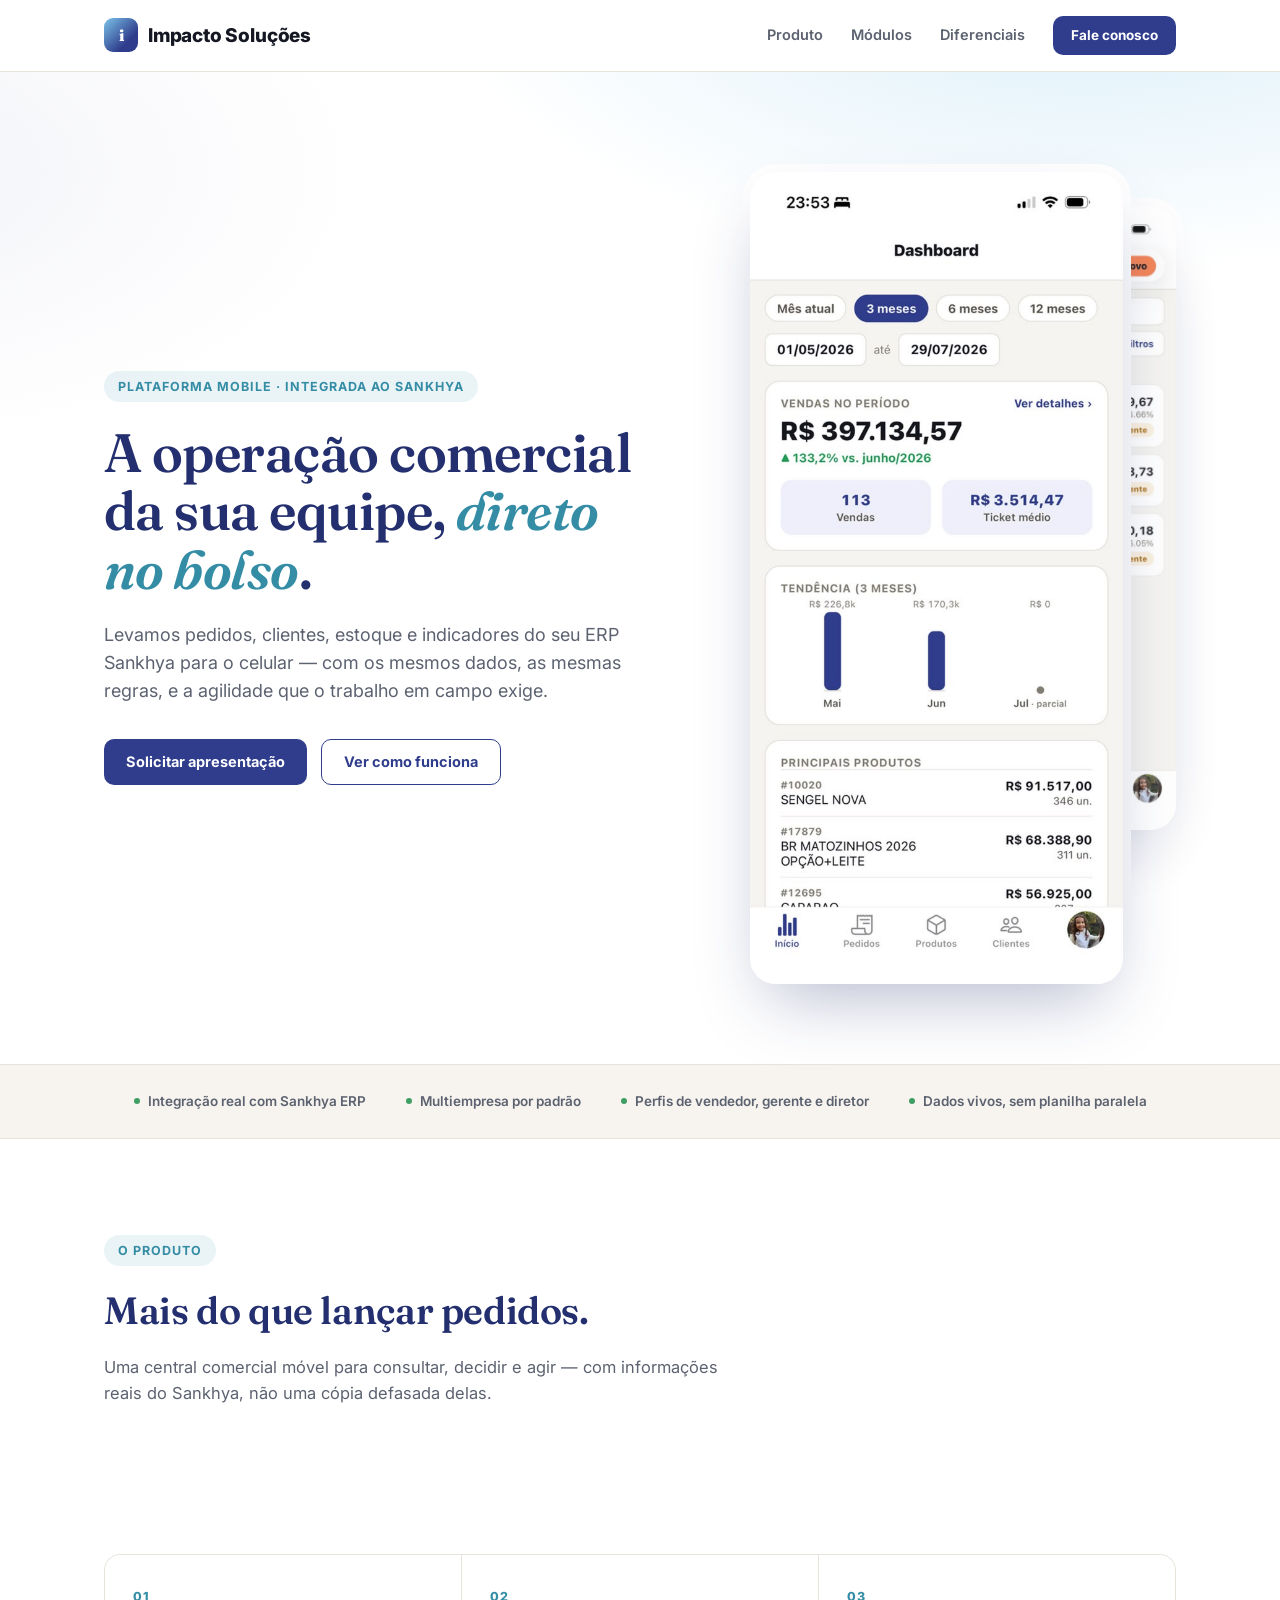
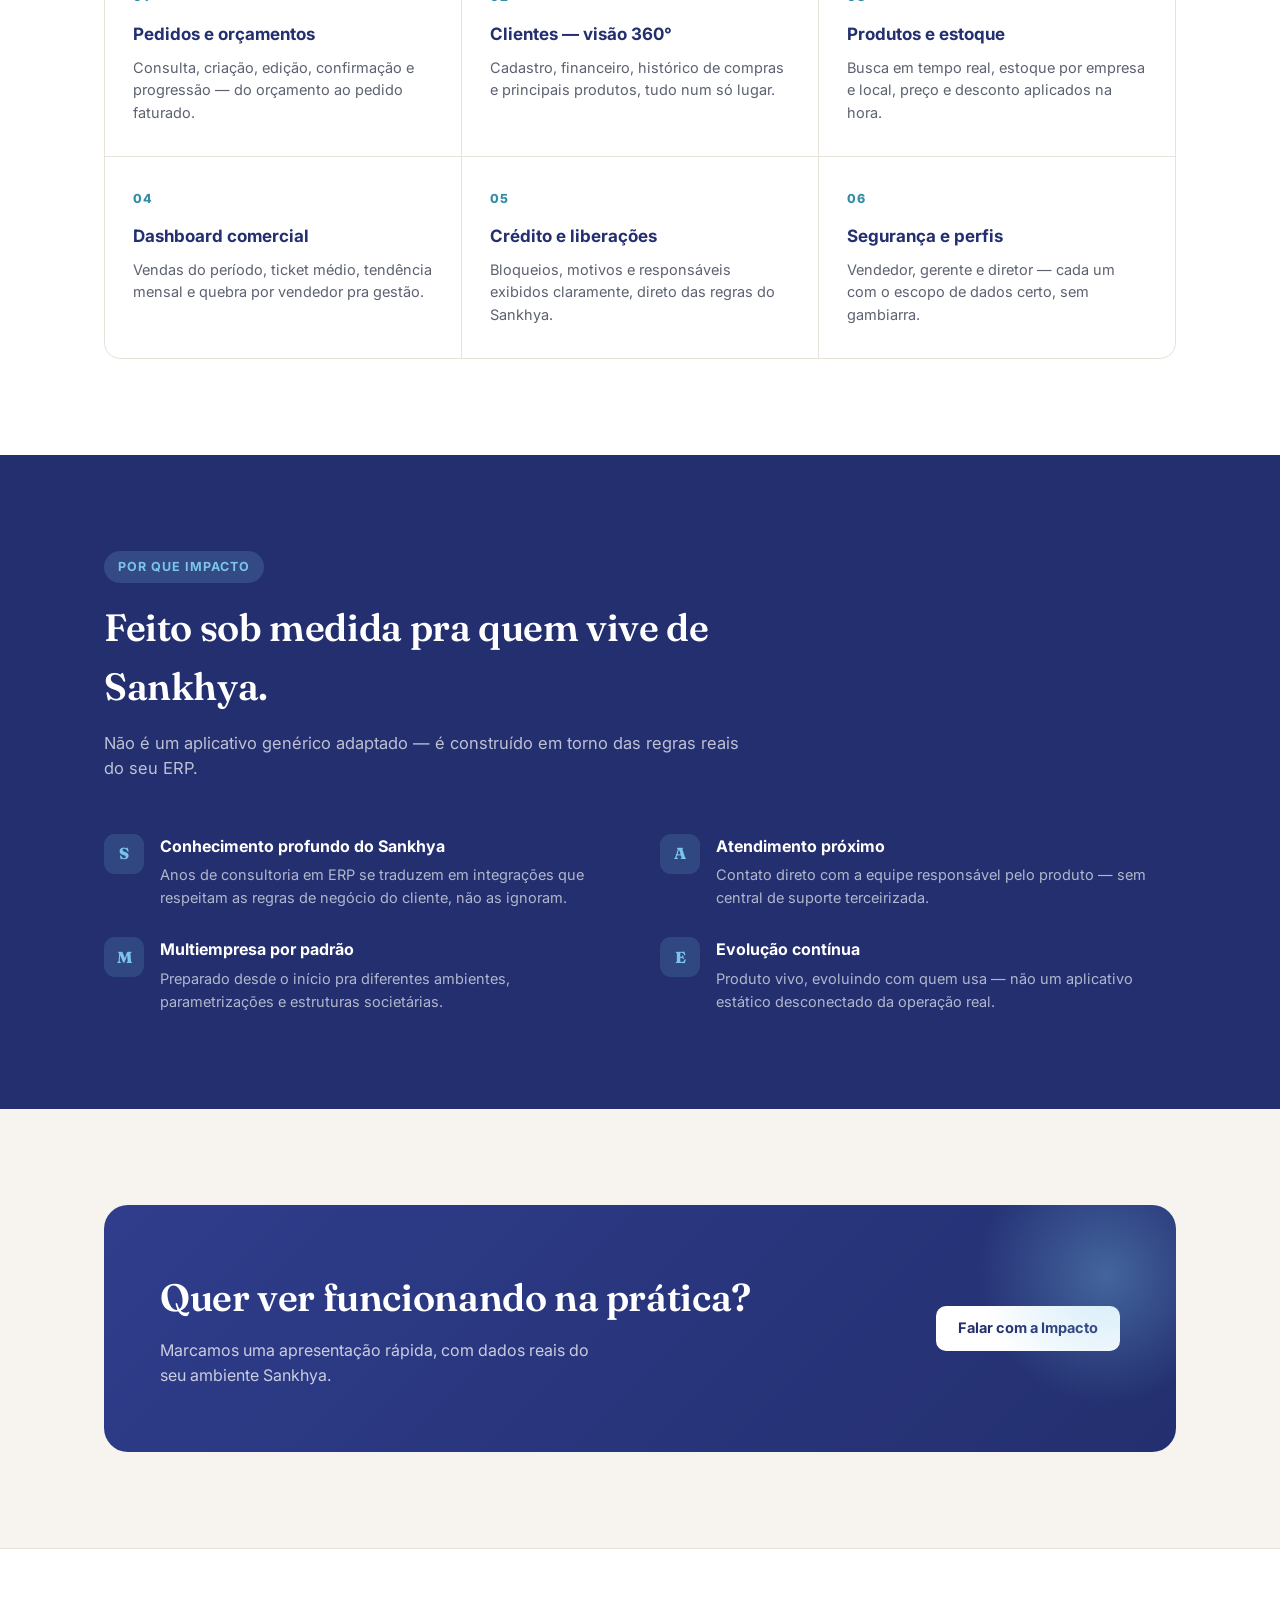
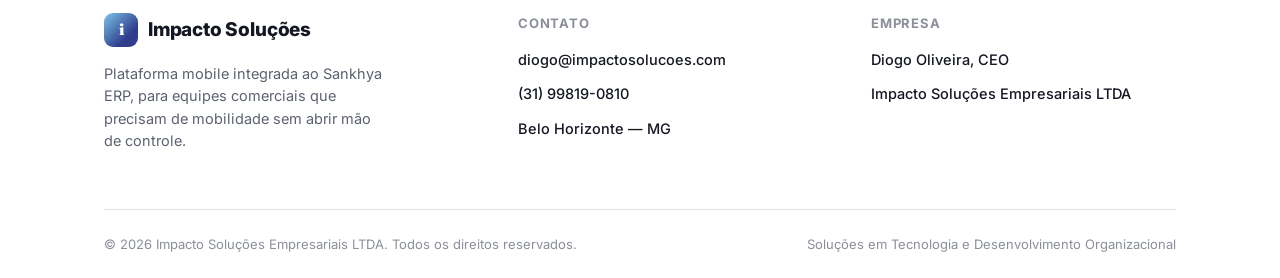
==== index.html @ 1427724b "Site institucional da Impacto Soluções" ====
<!doctype html>
<html lang="pt-BR">
<head>
<meta charset="UTF-8" />
<meta name="viewport" content="width=device-width, initial-scale=1.0" />
<title>Impacto Soluções — Plataforma Mobile Integrada ao Sankhya</title>
<meta name="description" content="A Impacto Soluções Empresariais desenvolve a plataforma mobile que leva as rotinas comerciais do Sankhya ERP para o celular da sua equipe de vendas." />
<link rel="icon" href="data:image/svg+xml,<svg xmlns=%22http://www.w3.org/2000/svg%22 viewBox=%220 0 100 100%22><rect width=%22100%22 height=%22100%22 rx=%2220%22 fill=%22%232F3D8C%22/><text x=%2250%22 y=%2268%22 font-size=%2260%22 text-anchor=%22middle%22 fill=%22white%22 font-family=%22Arial%22 font-weight=%22900%22>I</text></svg>" />
<link rel="preconnect" href="https://fonts.googleapis.com">
<link rel="preconnect" href="https://fonts.gstatic.com" crossorigin>
<link href="https://fonts.googleapis.com/css2?family=Inter:wght@400;500;600;700;800&family=Fraunces:opsz,wght@9..144,500;9..144,600&display=swap" rel="stylesheet">
<style>
  :root{
    --navy:#2F3D8C;
    --navy-dark:#232f6e;
    --teal:#348DA5;
    --light-blue:#7BC4EA;
    --cream:#F7F4EF;
    --callout:#DDE4FA;
    --text:#151823;
    --gray:#5C6270;
    --gray-light:#8B8F99;
    --white:#FFFFFF;
    --border:#E7E3DA;
    --green:#3F9E63;
  }
  *{box-sizing:border-box;margin:0;padding:0;}
  html{scroll-behavior:smooth;}
  body{
    font-family:'Inter',-apple-system,BlinkMacSystemFont,sans-serif;
    color:var(--text);
    background:var(--white);
    line-height:1.55;
    -webkit-font-smoothing:antialiased;
  }
  .display{font-family:'Fraunces',Georgia,serif;}
  img{max-width:100%;display:block;}
  a{color:inherit;text-decoration:none;}
  .wrap{max-width:1120px;margin:0 auto;padding:0 24px;}
  section{padding:96px 0;}
  @media (max-width:720px){ section{padding:64px 0;} }

  /* Header */
  header{
    position:sticky;top:0;z-index:50;
    background:rgba(255,255,255,0.92);
    backdrop-filter:blur(10px);
    border-bottom:1px solid var(--border);
  }
  header .wrap{display:flex;align-items:center;justify-content:space-between;padding-top:16px;padding-bottom:16px;}
  .logo{display:flex;align-items:center;gap:10px;font-weight:800;font-size:19px;letter-spacing:-0.01em;}
  .logo .mark{
    width:34px;height:34px;border-radius:9px;
    background:linear-gradient(135deg,var(--light-blue),var(--navy) 70%);
    display:flex;align-items:center;justify-content:center;
    color:white;font-weight:800;font-size:16px;font-family:'Fraunces',serif;
  }
  nav{display:flex;align-items:center;gap:36px;}
  nav a{font-size:14.5px;font-weight:600;color:var(--gray);transition:color .15s;}
  nav a:hover{color:var(--navy);}
  .btn{
    display:inline-flex;align-items:center;gap:8px;
    padding:11px 22px;border-radius:10px;
    font-weight:700;font-size:14.5px;
    background:var(--navy);color:white;
    transition:transform .15s, background .15s;
    border:none;cursor:pointer;
  }
  .btn:hover{background:var(--navy-dark);transform:translateY(-1px);}
  .btn.ghost{background:transparent;color:var(--navy);border:1.5px solid var(--navy);}
  .btn.ghost:hover{background:var(--navy);color:white;}
  nav .btn{padding:9px 18px;font-size:13.5px;}
  .nav-links{display:flex;align-items:center;gap:28px;}
  @media (max-width:780px){ .nav-links a:not(.btn){display:none;} }

  /* Hero */
  .hero{
    padding:100px 0 80px;
    background:
      radial-gradient(1100px 500px at 85% -10%, rgba(123,196,234,0.28), transparent 60%),
      radial-gradient(900px 500px at -10% 10%, rgba(47,61,140,0.06), transparent 55%);
  }
  .hero-grid{display:grid;grid-template-columns:1.05fr 0.95fr;gap:64px;align-items:center;}
  @media (max-width:900px){ .hero-grid{grid-template-columns:1fr;gap:48px;} }
  .eyebrow{
    display:inline-flex;align-items:center;gap:8px;
    font-size:12.5px;font-weight:700;letter-spacing:.08em;text-transform:uppercase;
    color:var(--teal);background:rgba(52,141,165,0.1);
    padding:6px 14px;border-radius:999px;margin-bottom:22px;
  }
  h1{
    font-family:'Fraunces',Georgia,serif;
    font-weight:600;
    font-size:clamp(36px,5vw,54px);
    line-height:1.08;letter-spacing:-0.01em;
    color:var(--navy-dark);
    margin-bottom:22px;
  }
  h1 em{font-style:italic;color:var(--teal);}
  .hero p.lead{font-size:18px;color:var(--gray);max-width:520px;margin-bottom:34px;}
  .hero-actions{display:flex;gap:14px;flex-wrap:wrap;}

  .phone-stack{position:relative;display:flex;justify-content:center;}
  .phone-stack img{
    width:78%;border-radius:26px;box-shadow:0 30px 70px -20px rgba(35,47,110,0.35), 0 0 0 8px white;
  }
  .phone-stack img.back{
    position:absolute;right:0;top:34px;width:60%;opacity:.92;filter:saturate(.9);
    box-shadow:0 30px 70px -25px rgba(35,47,110,0.3), 0 0 0 8px white;
  }
  .phone-stack img.front{position:relative;z-index:2;}

  /* Trust strip */
  .trust{border-top:1px solid var(--border);border-bottom:1px solid var(--border);background:var(--cream);}
  .trust .wrap{padding:26px 24px;display:flex;flex-wrap:wrap;gap:14px 40px;align-items:center;justify-content:center;}
  .trust span{font-size:13.5px;font-weight:600;color:var(--gray);display:flex;align-items:center;gap:8px;}
  .trust span::before{content:"";width:6px;height:6px;border-radius:999px;background:var(--green);}

  /* Section heading */
  .section-head{max-width:640px;margin-bottom:52px;}
  .section-head .eyebrow{margin-bottom:16px;}
  h2{
    font-family:'Fraunces',Georgia,serif;font-weight:600;
    font-size:clamp(28px,3.4vw,38px);color:var(--navy-dark);
    letter-spacing:-0.01em;margin-bottom:14px;
  }
  .section-head p{color:var(--gray);font-size:16.5px;}

  /* Modules grid */
  .modules{display:grid;grid-template-columns:repeat(3,1fr);gap:1px;background:var(--border);border:1px solid var(--border);border-radius:16px;overflow:hidden;}
  @media (max-width:860px){ .modules{grid-template-columns:repeat(2,1fr);} }
  @media (max-width:560px){ .modules{grid-template-columns:1fr;} }
  .module{background:white;padding:32px 28px;}
  .module .num{font-size:12.5px;font-weight:800;color:var(--teal);letter-spacing:.06em;margin-bottom:14px;display:block;}
  .module h3{font-size:17px;font-weight:700;margin-bottom:10px;color:var(--navy-dark);}
  .module p{font-size:14.5px;color:var(--gray);}

  /* Diferenciais */
  .dif-section{background:var(--navy-dark);color:white;}
  .dif-section .eyebrow{background:rgba(123,196,234,.18);color:var(--light-blue);}
  .dif-section h2{color:white;}
  .dif-section .section-head p{color:rgba(255,255,255,0.7);}
  .dif-grid{display:grid;grid-template-columns:repeat(2,1fr);gap:28px 40px;}
  @media (max-width:720px){ .dif-grid{grid-template-columns:1fr;} }
  .dif-item{display:flex;gap:16px;}
  .dif-item .ic{
    flex:none;width:40px;height:40px;border-radius:11px;
    background:rgba(123,196,234,.16);
    display:flex;align-items:center;justify-content:center;
    color:var(--light-blue);font-weight:800;font-family:'Fraunces',serif;
  }
  .dif-item h4{font-size:16px;font-weight:700;margin-bottom:6px;}
  .dif-item p{font-size:14.5px;color:rgba(255,255,255,0.65);}

  /* CTA */
  .cta{background:var(--cream);}
  .cta-box{
    background:linear-gradient(135deg,var(--navy),var(--navy-dark));
    border-radius:24px;padding:64px 56px;color:white;
    display:flex;justify-content:space-between;align-items:center;gap:32px;
    position:relative;overflow:hidden;
  }
  .cta-box::after{
    content:"";position:absolute;right:-60px;top:-60px;width:260px;height:260px;border-radius:50%;
    background:radial-gradient(circle,rgba(123,196,234,.35),transparent 70%);
  }
  @media (max-width:760px){ .cta-box{flex-direction:column;text-align:center;padding:48px 32px;} }
  .cta-box h2{color:white;margin-bottom:10px;}
  .cta-box p{color:rgba(255,255,255,0.75);font-size:16px;max-width:440px;}
  .cta-box .btn{background:white;color:var(--navy-dark);flex:none;}
  .cta-box .btn:hover{background:var(--cream);}

  /* Contact / Footer */
  footer{background:white;border-top:1px solid var(--border);}
  .foot-grid{display:grid;grid-template-columns:1.2fr 1fr 1fr;gap:48px;padding-bottom:56px;}
  @media (max-width:760px){ .foot-grid{grid-template-columns:1fr;gap:36px;} }
  .foot-brand .logo{margin-bottom:16px;}
  .foot-brand p{color:var(--gray);font-size:14.5px;max-width:280px;}
  .foot-col h5{font-size:13px;font-weight:700;text-transform:uppercase;letter-spacing:.06em;color:var(--gray-light);margin-bottom:16px;}
  .foot-col a, .foot-col .row{display:block;font-size:14.5px;color:var(--text);margin-bottom:12px;font-weight:500;}
  .foot-col a:hover{color:var(--teal);}
  .foot-bottom{border-top:1px solid var(--border);padding:24px 0;display:flex;justify-content:space-between;flex-wrap:wrap;gap:12px;}
  .foot-bottom p{font-size:13px;color:var(--gray-light);}

  ::selection{background:var(--callout);}
</style>
</head>
<body>

<header>
  <div class="wrap">
    <a href="#" class="logo"><span class="mark">i</span>Impacto Soluções</a>
    <nav>
      <div class="nav-links">
        <a href="#produto">Produto</a>
        <a href="#modulos">Módulos</a>
        <a href="#diferenciais">Diferenciais</a>
        <a href="#contato" class="btn">Fale conosco</a>
      </div>
    </nav>
  </div>
</header>

<section class="hero">
  <div class="wrap hero-grid">
    <div>
      <span class="eyebrow">Plataforma mobile · integrada ao Sankhya</span>
      <h1>A operação comercial da sua equipe, <em>direto no bolso</em>.</h1>
      <p class="lead">Levamos pedidos, clientes, estoque e indicadores do seu ERP Sankhya para o celular — com os mesmos dados, as mesmas regras, e a agilidade que o trabalho em campo exige.</p>
      <div class="hero-actions">
        <a href="#contato" class="btn">Solicitar apresentação</a>
        <a href="#produto" class="btn ghost">Ver como funciona</a>
      </div>
    </div>
    <div class="phone-stack">
      <img class="back" src="assets/pedidos.png" alt="Tela de pedidos do aplicativo Impacto" />
      <img class="front" src="assets/dashboard.png" alt="Dashboard comercial do aplicativo Impacto" />
    </div>
  </div>
</section>

<div class="trust">
  <div class="wrap">
    <span>Integração real com Sankhya ERP</span>
    <span>Multiempresa por padrão</span>
    <span>Perfis de vendedor, gerente e diretor</span>
    <span>Dados vivos, sem planilha paralela</span>
  </div>
</div>

<section id="produto">
  <div class="wrap">
    <div class="section-head">
      <span class="eyebrow">O produto</span>
      <h2>Mais do que lançar pedidos.</h2>
      <p>Uma central comercial móvel para consultar, decidir e agir — com informações reais do Sankhya, não uma cópia defasada delas.</p>
    </div>
  </div>
</section>

<section id="modulos" style="padding-top:0;">
  <div class="wrap">
    <div class="modules">
      <div class="module">
        <span class="num">01</span>
        <h3>Pedidos e orçamentos</h3>
        <p>Consulta, criação, edição, confirmação e progressão — do orçamento ao pedido faturado.</p>
      </div>
      <div class="module">
        <span class="num">02</span>
        <h3>Clientes — visão 360°</h3>
        <p>Cadastro, financeiro, histórico de compras e principais produtos, tudo num só lugar.</p>
      </div>
      <div class="module">
        <span class="num">03</span>
        <h3>Produtos e estoque</h3>
        <p>Busca em tempo real, estoque por empresa e local, preço e desconto aplicados na hora.</p>
      </div>
      <div class="module">
        <span class="num">04</span>
        <h3>Dashboard comercial</h3>
        <p>Vendas do período, ticket médio, tendência mensal e quebra por vendedor pra gestão.</p>
      </div>
      <div class="module">
        <span class="num">05</span>
        <h3>Crédito e liberações</h3>
        <p>Bloqueios, motivos e responsáveis exibidos claramente, direto das regras do Sankhya.</p>
      </div>
      <div class="module">
        <span class="num">06</span>
        <h3>Segurança e perfis</h3>
        <p>Vendedor, gerente e diretor — cada um com o escopo de dados certo, sem gambiarra.</p>
      </div>
    </div>
  </div>
</section>

<section id="diferenciais" class="dif-section">
  <div class="wrap">
    <div class="section-head">
      <span class="eyebrow">Por que Impacto</span>
      <h2>Feito sob medida pra quem vive de Sankhya.</h2>
      <p>Não é um aplicativo genérico adaptado — é construído em torno das regras reais do seu ERP.</p>
    </div>
    <div class="dif-grid">
      <div class="dif-item">
        <div class="ic">S</div>
        <div>
          <h4>Conhecimento profundo do Sankhya</h4>
          <p>Anos de consultoria em ERP se traduzem em integrações que respeitam as regras de negócio do cliente, não as ignoram.</p>
        </div>
      </div>
      <div class="dif-item">
        <div class="ic">A</div>
        <div>
          <h4>Atendimento próximo</h4>
          <p>Contato direto com a equipe responsável pelo produto — sem central de suporte terceirizada.</p>
        </div>
      </div>
      <div class="dif-item">
        <div class="ic">M</div>
        <div>
          <h4>Multiempresa por padrão</h4>
          <p>Preparado desde o início pra diferentes ambientes, parametrizações e estruturas societárias.</p>
        </div>
      </div>
      <div class="dif-item">
        <div class="ic">E</div>
        <div>
          <h4>Evolução contínua</h4>
          <p>Produto vivo, evoluindo com quem usa — não um aplicativo estático desconectado da operação real.</p>
        </div>
      </div>
    </div>
  </div>
</section>

<section class="cta">
  <div class="wrap">
    <div class="cta-box">
      <div>
        <h2>Quer ver funcionando na prática?</h2>
        <p>Marcamos uma apresentação rápida, com dados reais do seu ambiente Sankhya.</p>
      </div>
      <a href="mailto:diogo@impactosolucoes.com?subject=Quero%20conhecer%20a%20plataforma%20Impacto" class="btn">Falar com a Impacto</a>
    </div>
  </div>
</section>

<footer id="contato">
  <div class="wrap" style="padding-top:64px;">
    <div class="foot-grid">
      <div class="foot-brand">
        <a href="#" class="logo"><span class="mark">i</span>Impacto Soluções</a>
        <p>Plataforma mobile integrada ao Sankhya ERP, para equipes comerciais que precisam de mobilidade sem abrir mão de controle.</p>
      </div>
      <div class="foot-col">
        <h5>Contato</h5>
        <a href="mailto:diogo@impactosolucoes.com">diogo@impactosolucoes.com</a>
        <a href="tel:+5531998190810">(31) 99819-0810</a>
        <span class="row">Belo Horizonte — MG</span>
      </div>
      <div class="foot-col">
        <h5>Empresa</h5>
        <span class="row">Diogo Oliveira, CEO</span>
        <span class="row">Impacto Soluções Empresariais LTDA</span>
      </div>
    </div>
    <div class="foot-bottom">
      <p>© 2026 Impacto Soluções Empresariais LTDA. Todos os direitos reservados.</p>
      <p>Soluções em Tecnologia e Desenvolvimento Organizacional</p>
    </div>
  </div>
</footer>

</body>
</html>
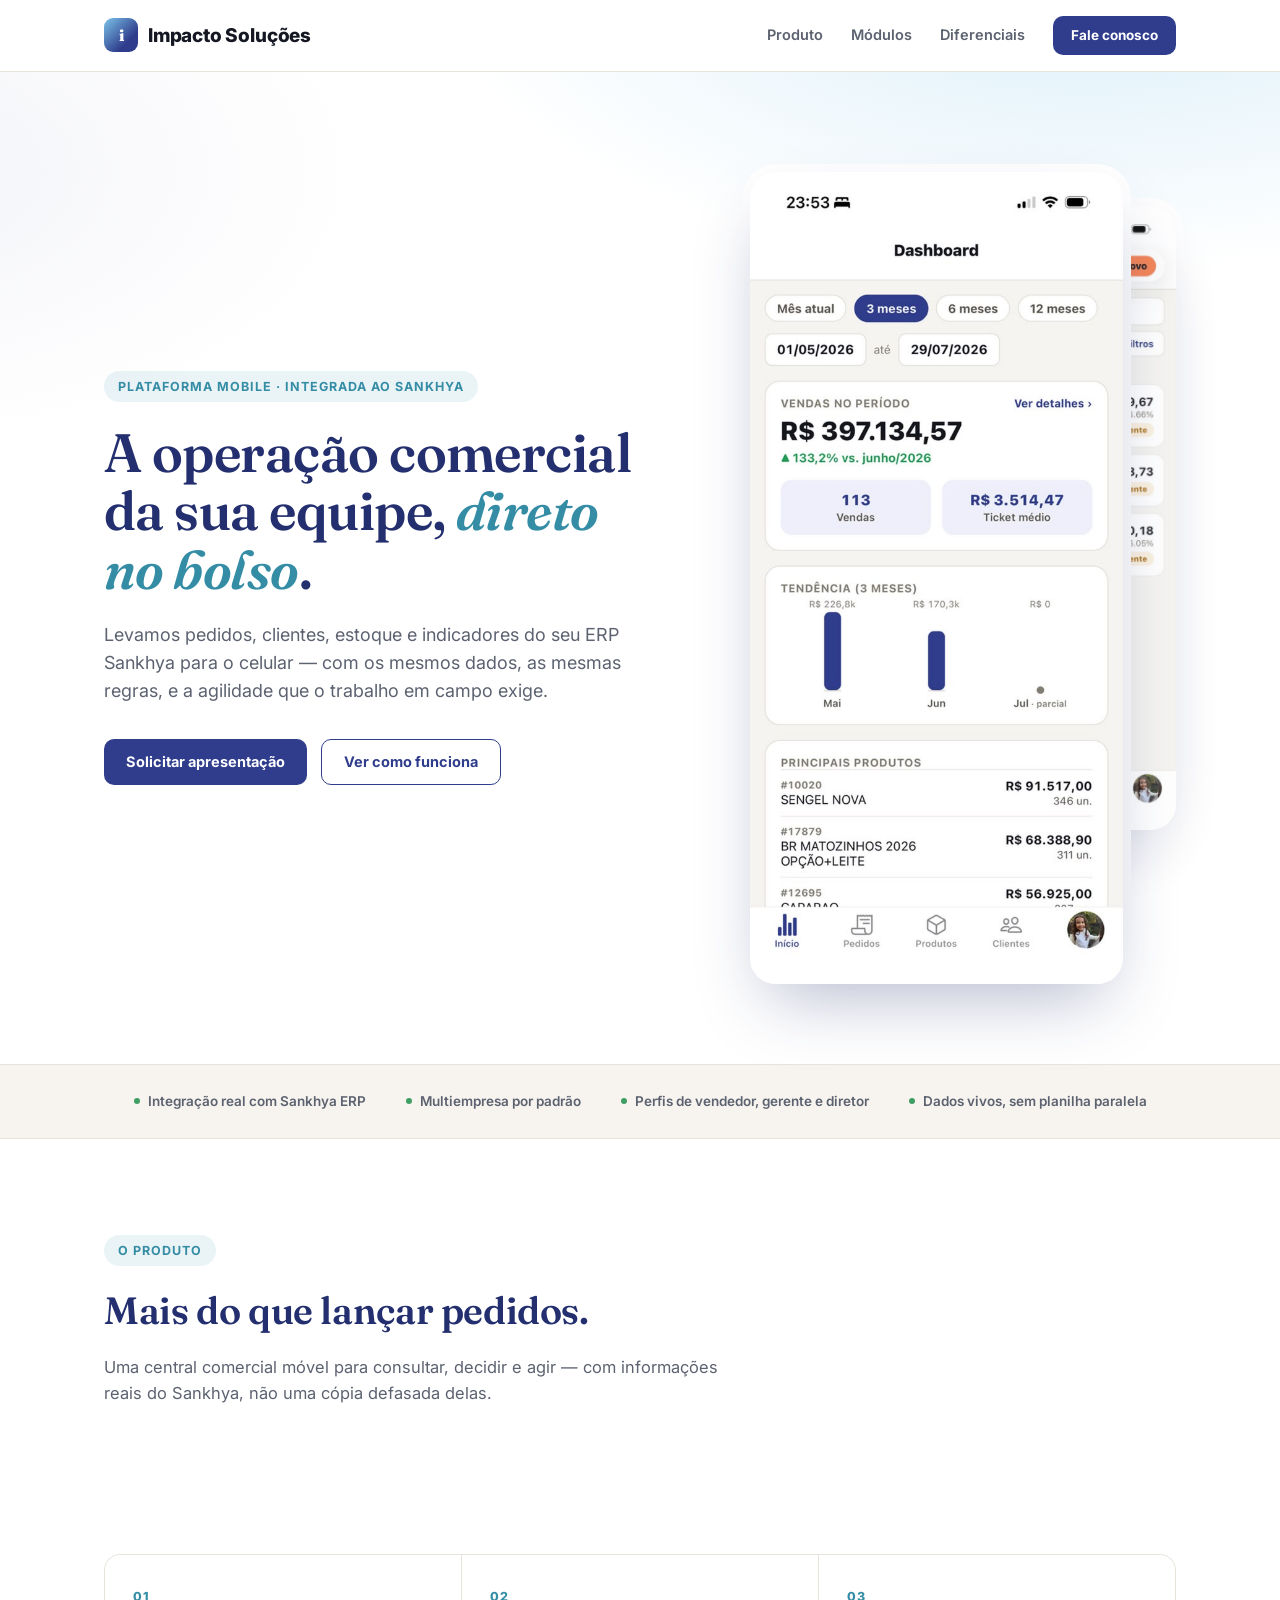
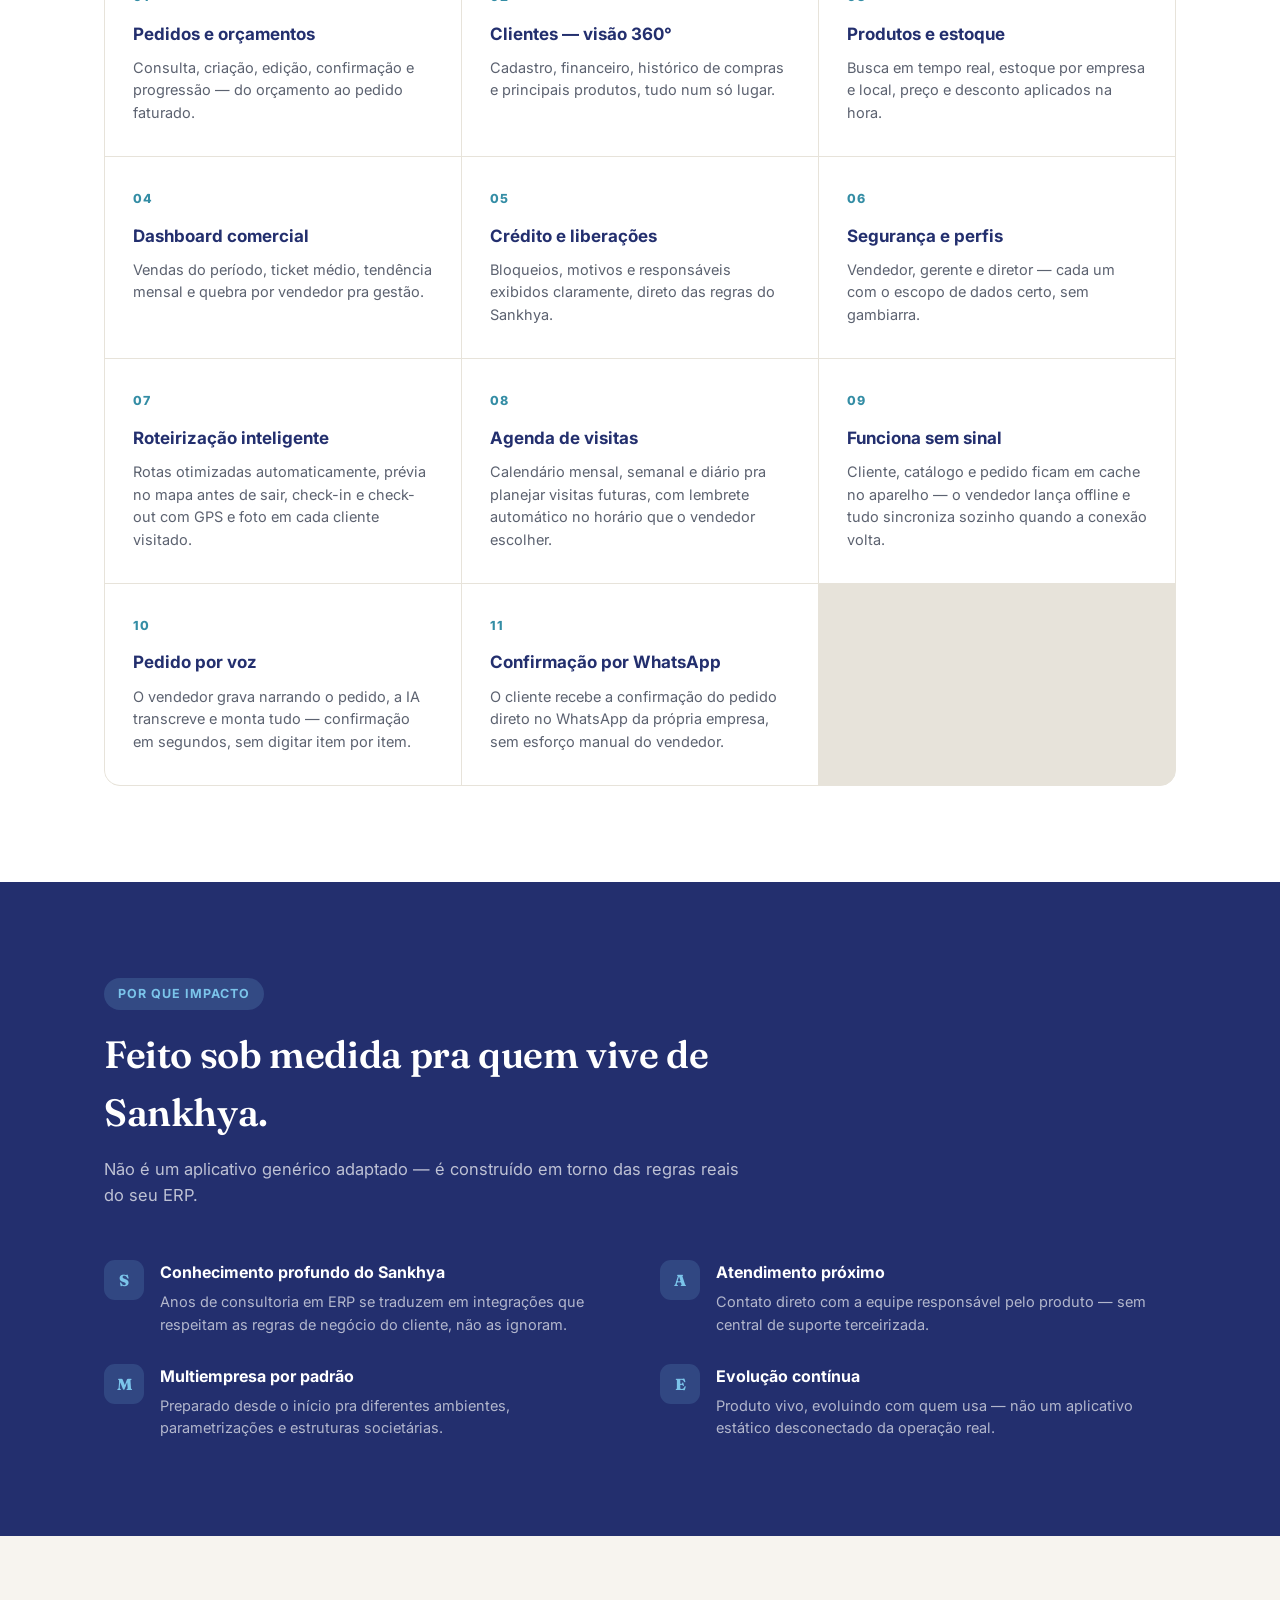
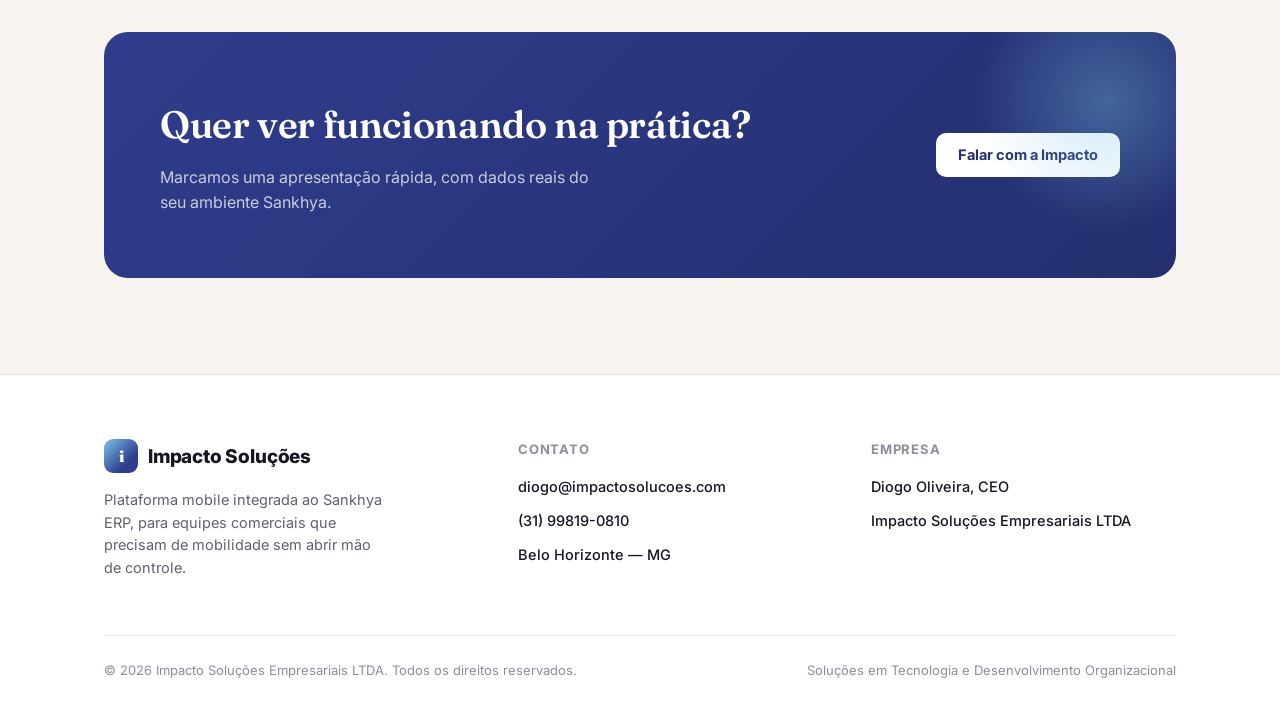
==== commit b8e22382: "Add 5 modules: Roteirização, Agenda, Offline, Pedido por voz, WhatsApp Site was listing only 6 featu" ====
--- a/index.html
+++ b/index.html
@@ -271,6 +271,31 @@
         <h3>Segurança e perfis</h3>
         <p>Vendedor, gerente e diretor — cada um com o escopo de dados certo, sem gambiarra.</p>
       </div>
+      <div class="module">
+        <span class="num">07</span>
+        <h3>Roteirização inteligente</h3>
+        <p>Rotas otimizadas automaticamente, prévia no mapa antes de sair, check-in e check-out com GPS e foto em cada cliente visitado.</p>
+      </div>
+      <div class="module">
+        <span class="num">08</span>
+        <h3>Agenda de visitas</h3>
+        <p>Calendário mensal, semanal e diário pra planejar visitas futuras, com lembrete automático no horário que o vendedor escolher.</p>
+      </div>
+      <div class="module">
+        <span class="num">09</span>
+        <h3>Funciona sem sinal</h3>
+        <p>Cliente, catálogo e pedido ficam em cache no aparelho — o vendedor lança offline e tudo sincroniza sozinho quando a conexão volta.</p>
+      </div>
+      <div class="module">
+        <span class="num">10</span>
+        <h3>Pedido por voz</h3>
+        <p>O vendedor grava narrando o pedido, a IA transcreve e monta tudo — confirmação em segundos, sem digitar item por item.</p>
+      </div>
+      <div class="module">
+        <span class="num">11</span>
+        <h3>Confirmação por WhatsApp</h3>
+        <p>O cliente recebe a confirmação do pedido direto no WhatsApp da própria empresa, sem esforço manual do vendedor.</p>
+      </div>
     </div>
   </div>
 </section>
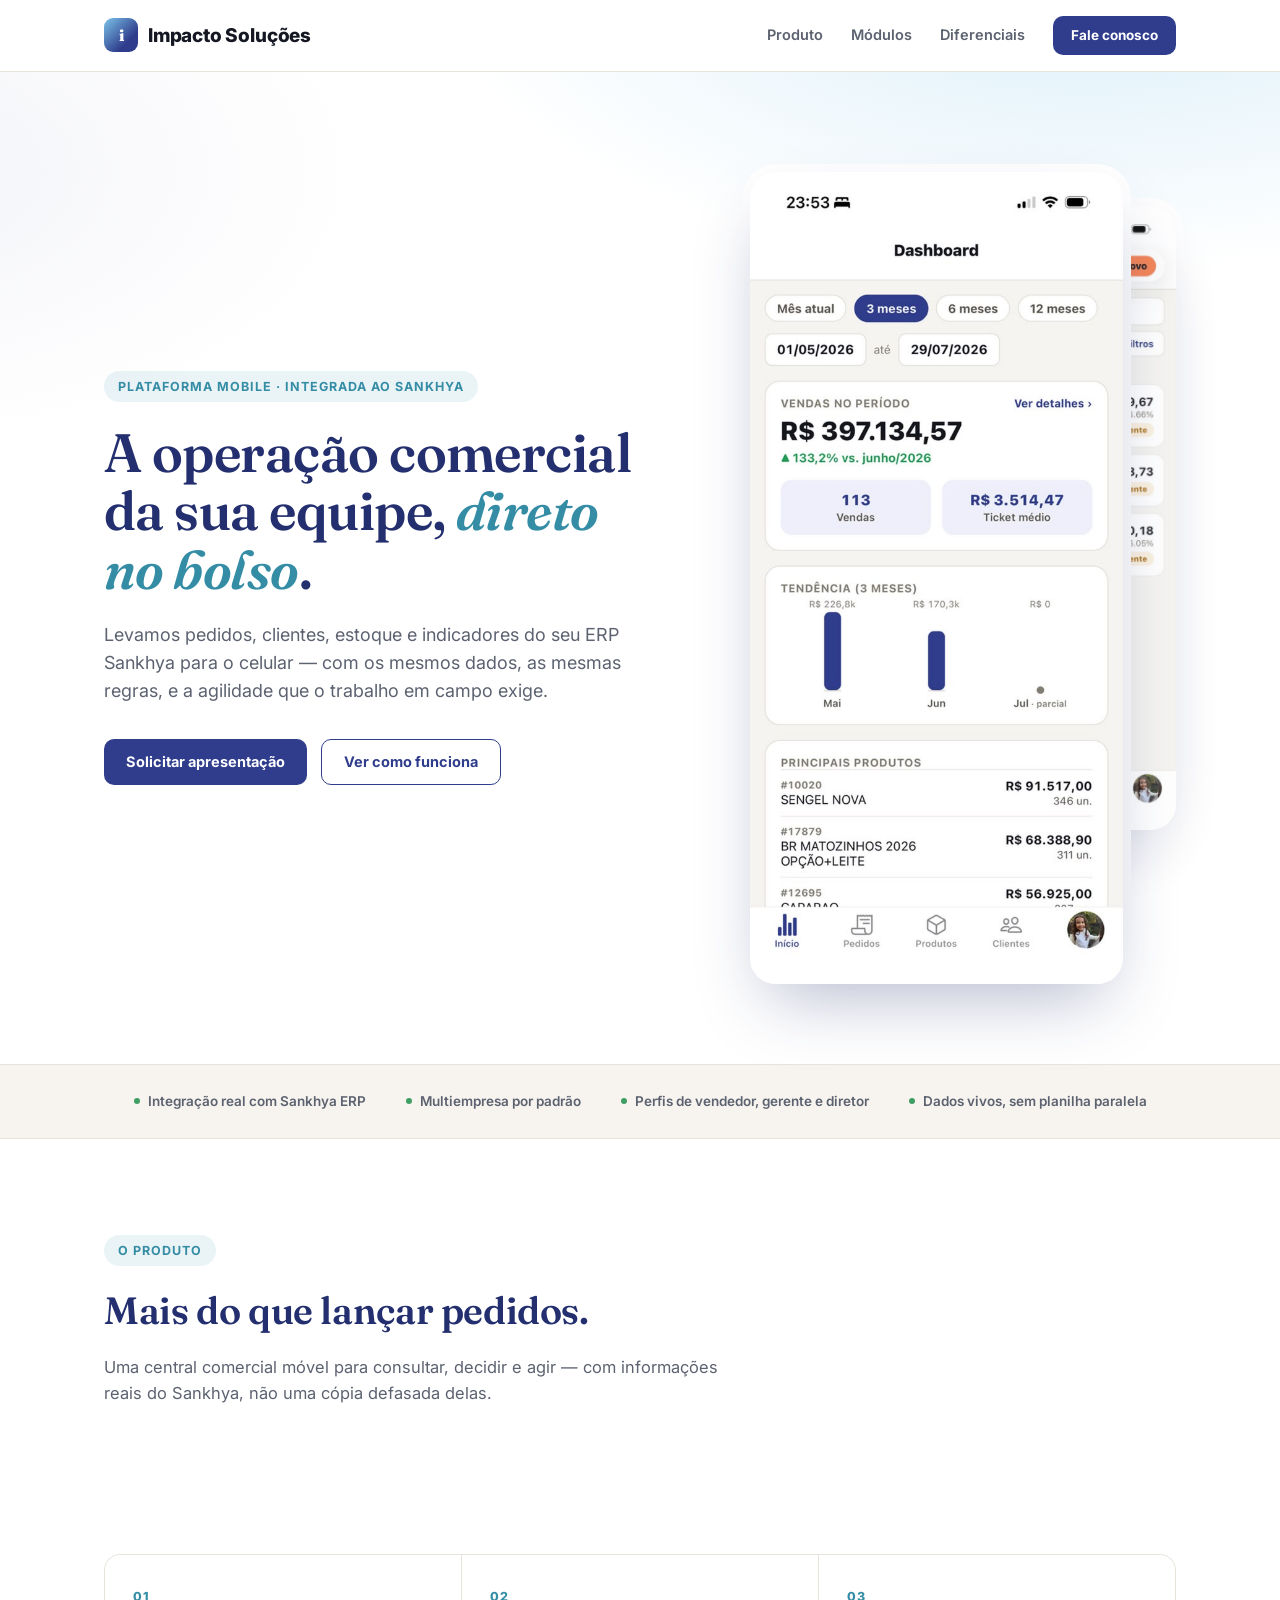
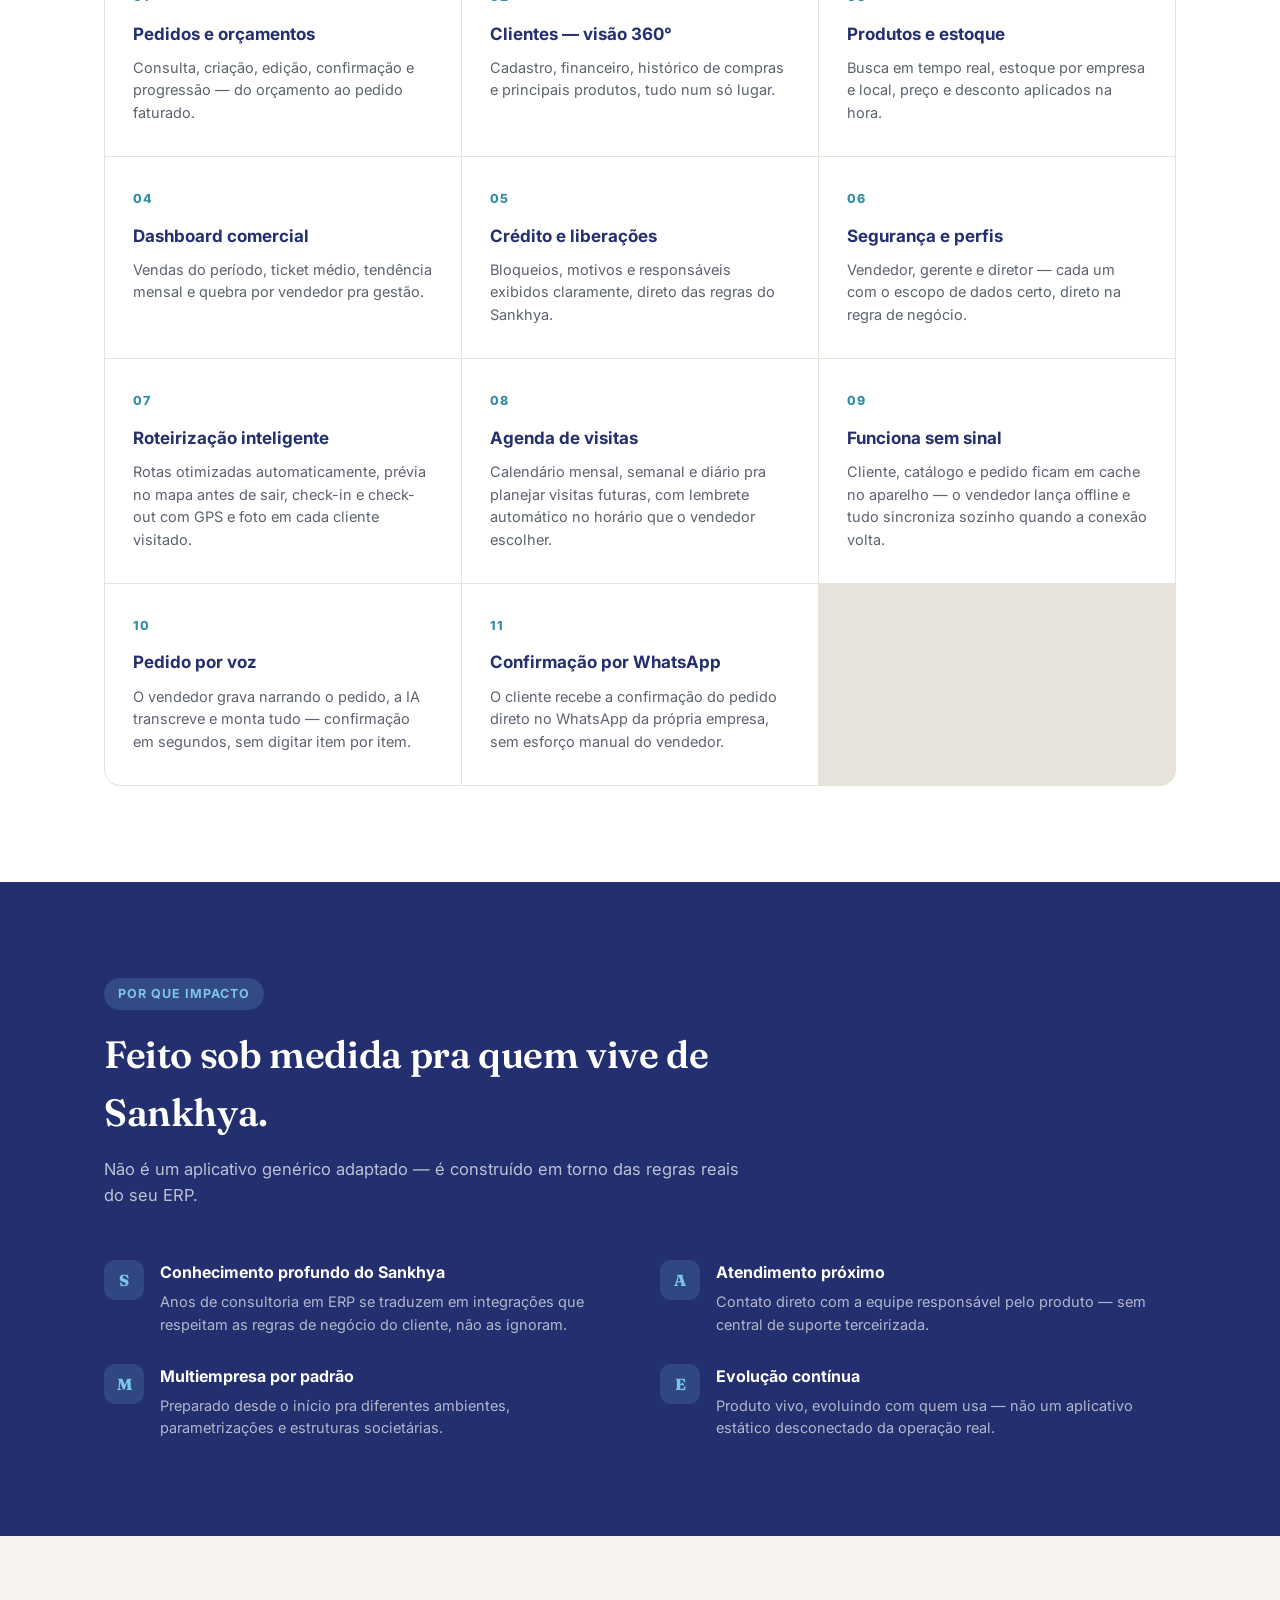
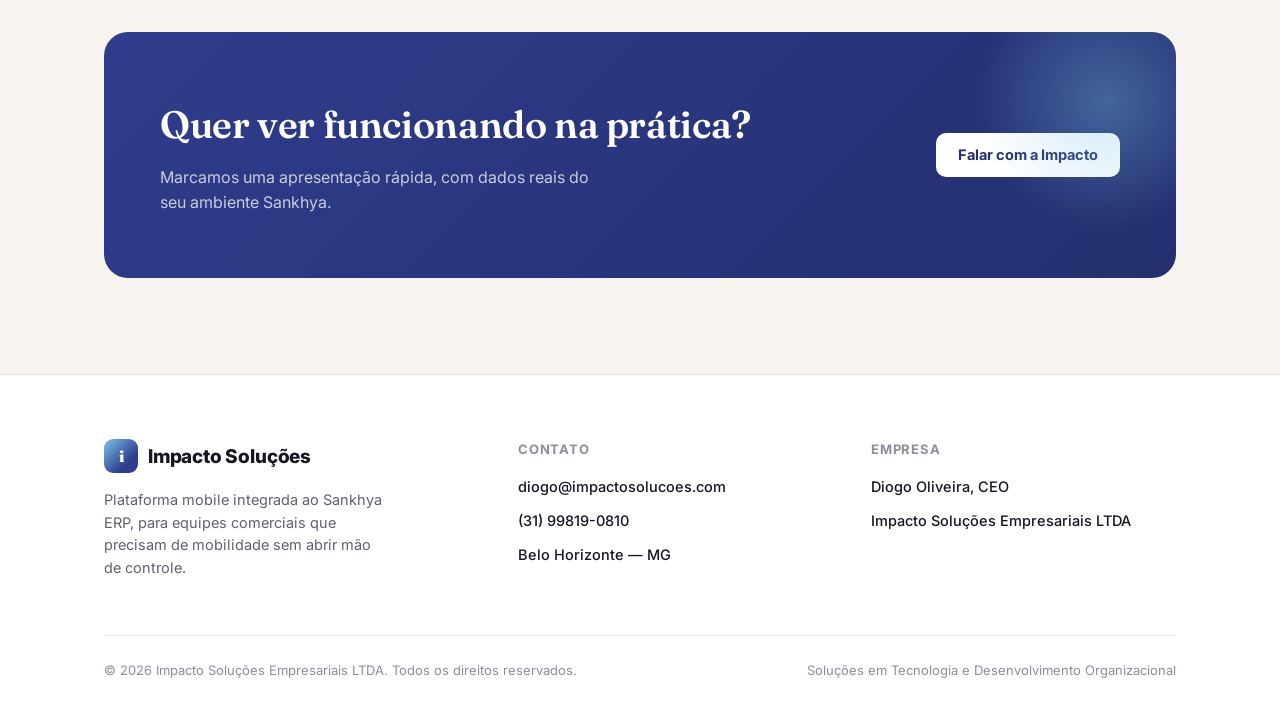
==== commit a85eb517: "Reword "sem gambiarra" to a more professional phrasing" ====
--- a/index.html
+++ b/index.html
@@ -269,7 +269,7 @@
       <div class="module">
         <span class="num">06</span>
         <h3>Segurança e perfis</h3>
-        <p>Vendedor, gerente e diretor — cada um com o escopo de dados certo, sem gambiarra.</p>
+        <p>Vendedor, gerente e diretor — cada um com o escopo de dados certo, direto na regra de negócio.</p>
       </div>
       <div class="module">
         <span class="num">07</span>
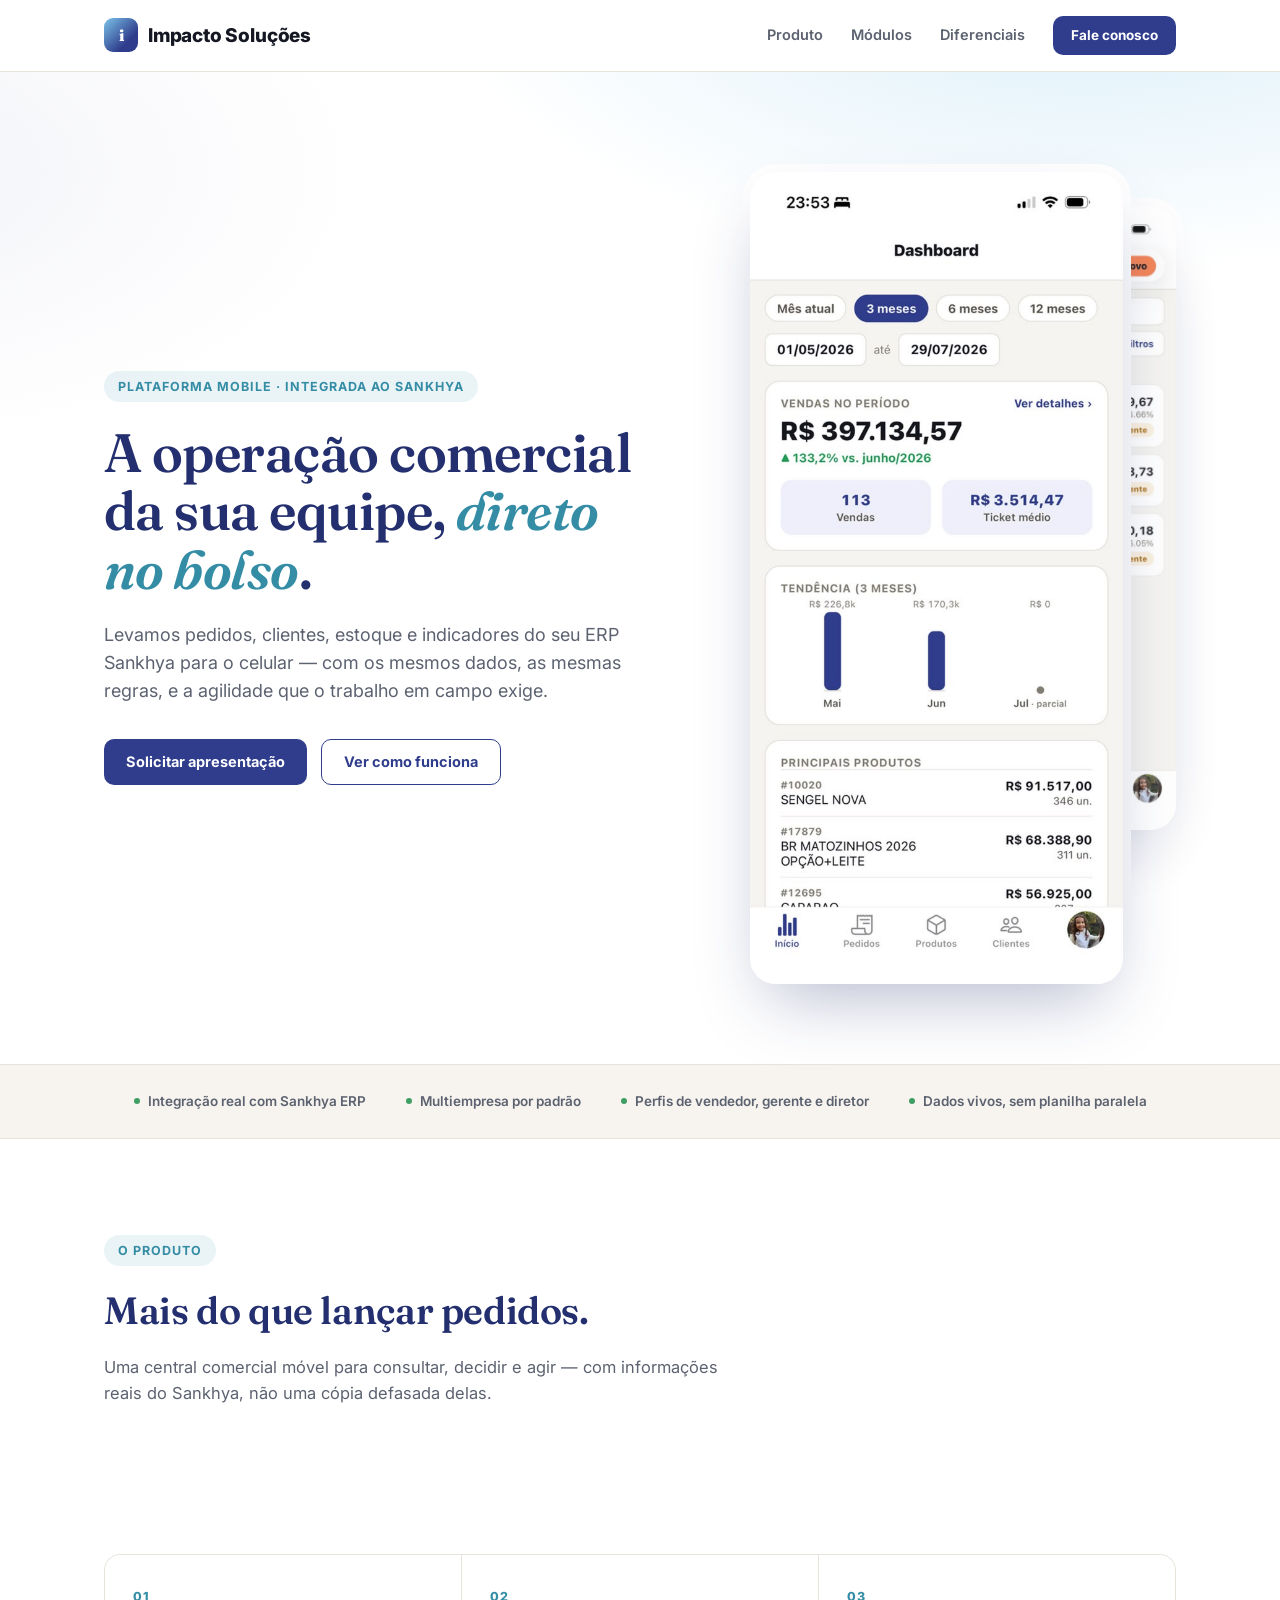
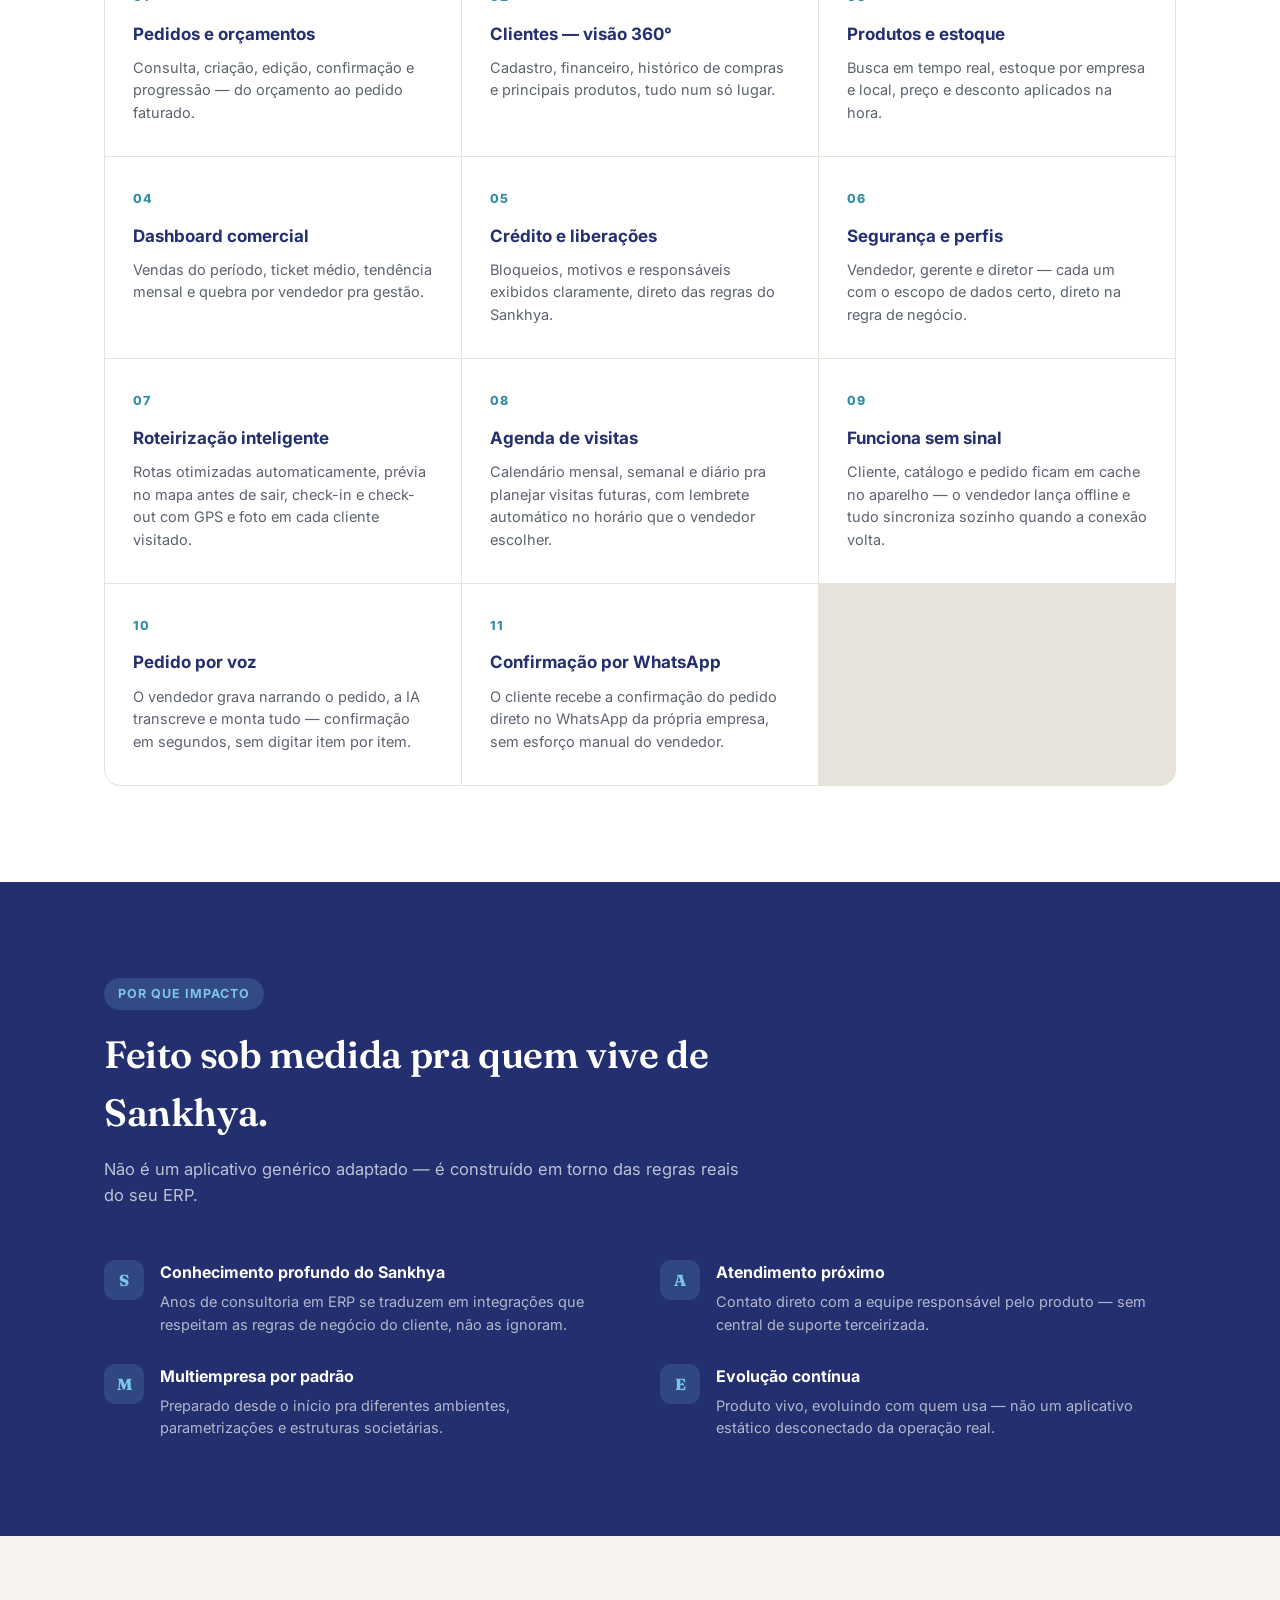
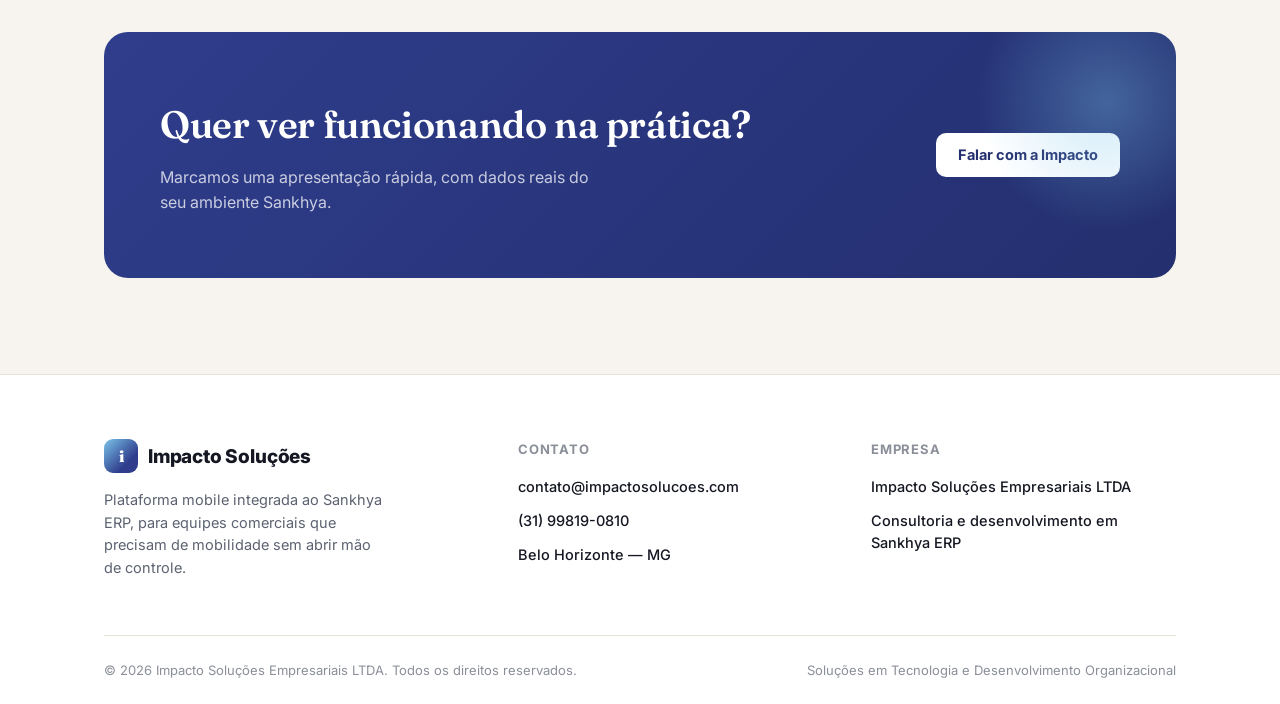
==== commit 9dbbf654: "Use institutional email and remove personal name from footer - E-mail de contato agora é contato@imp" ====
--- a/index.html
+++ b/index.html
@@ -347,7 +347,7 @@
         <h2>Quer ver funcionando na prática?</h2>
         <p>Marcamos uma apresentação rápida, com dados reais do seu ambiente Sankhya.</p>
       </div>
-      <a href="mailto:diogo@impactosolucoes.com?subject=Quero%20conhecer%20a%20plataforma%20Impacto" class="btn">Falar com a Impacto</a>
+      <a href="mailto:contato@impactosolucoes.com?subject=Quero%20conhecer%20a%20plataforma%20Impacto" class="btn">Falar com a Impacto</a>
     </div>
   </div>
 </section>
@@ -361,14 +361,14 @@
       </div>
       <div class="foot-col">
         <h5>Contato</h5>
-        <a href="mailto:diogo@impactosolucoes.com">diogo@impactosolucoes.com</a>
+        <a href="mailto:contato@impactosolucoes.com">contato@impactosolucoes.com</a>
         <a href="tel:+5531998190810">(31) 99819-0810</a>
         <span class="row">Belo Horizonte — MG</span>
       </div>
       <div class="foot-col">
         <h5>Empresa</h5>
-        <span class="row">Diogo Oliveira, CEO</span>
         <span class="row">Impacto Soluções Empresariais LTDA</span>
+        <span class="row">Consultoria e desenvolvimento em Sankhya ERP</span>
       </div>
     </div>
     <div class="foot-bottom">
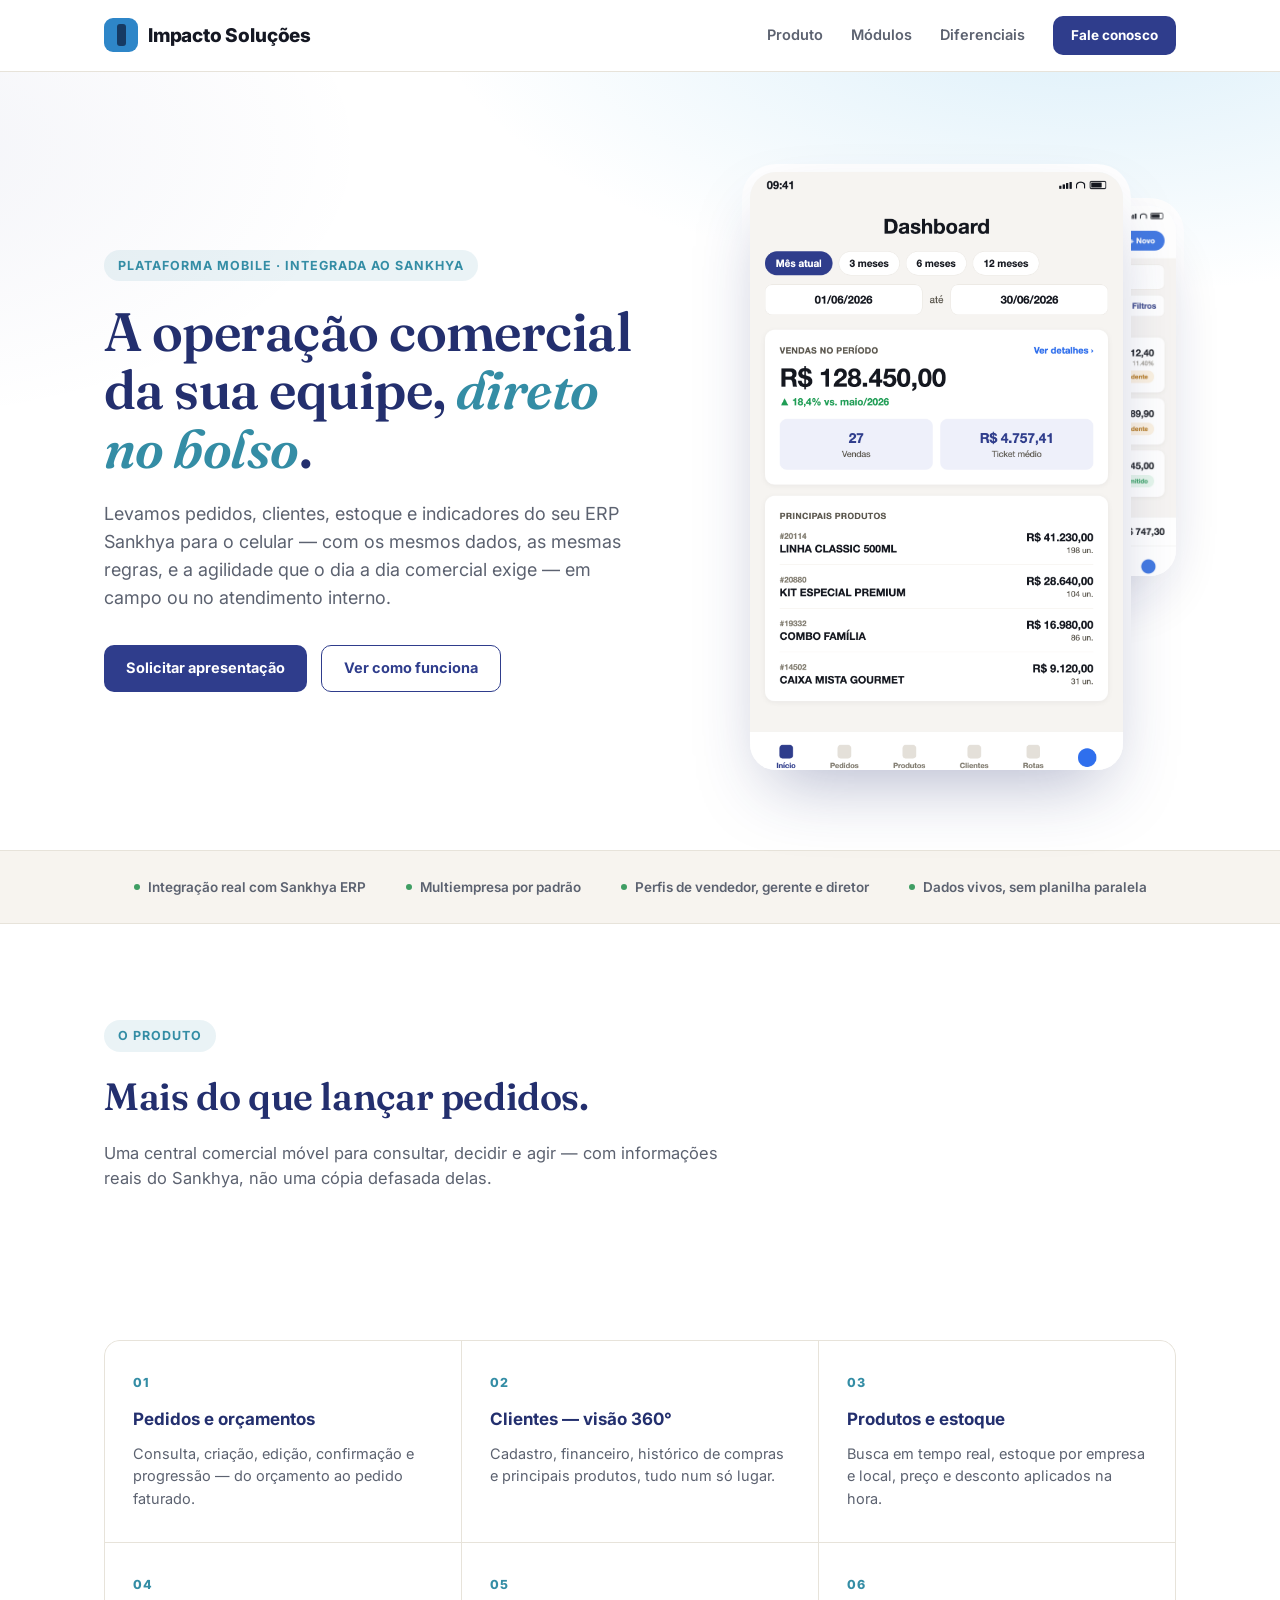
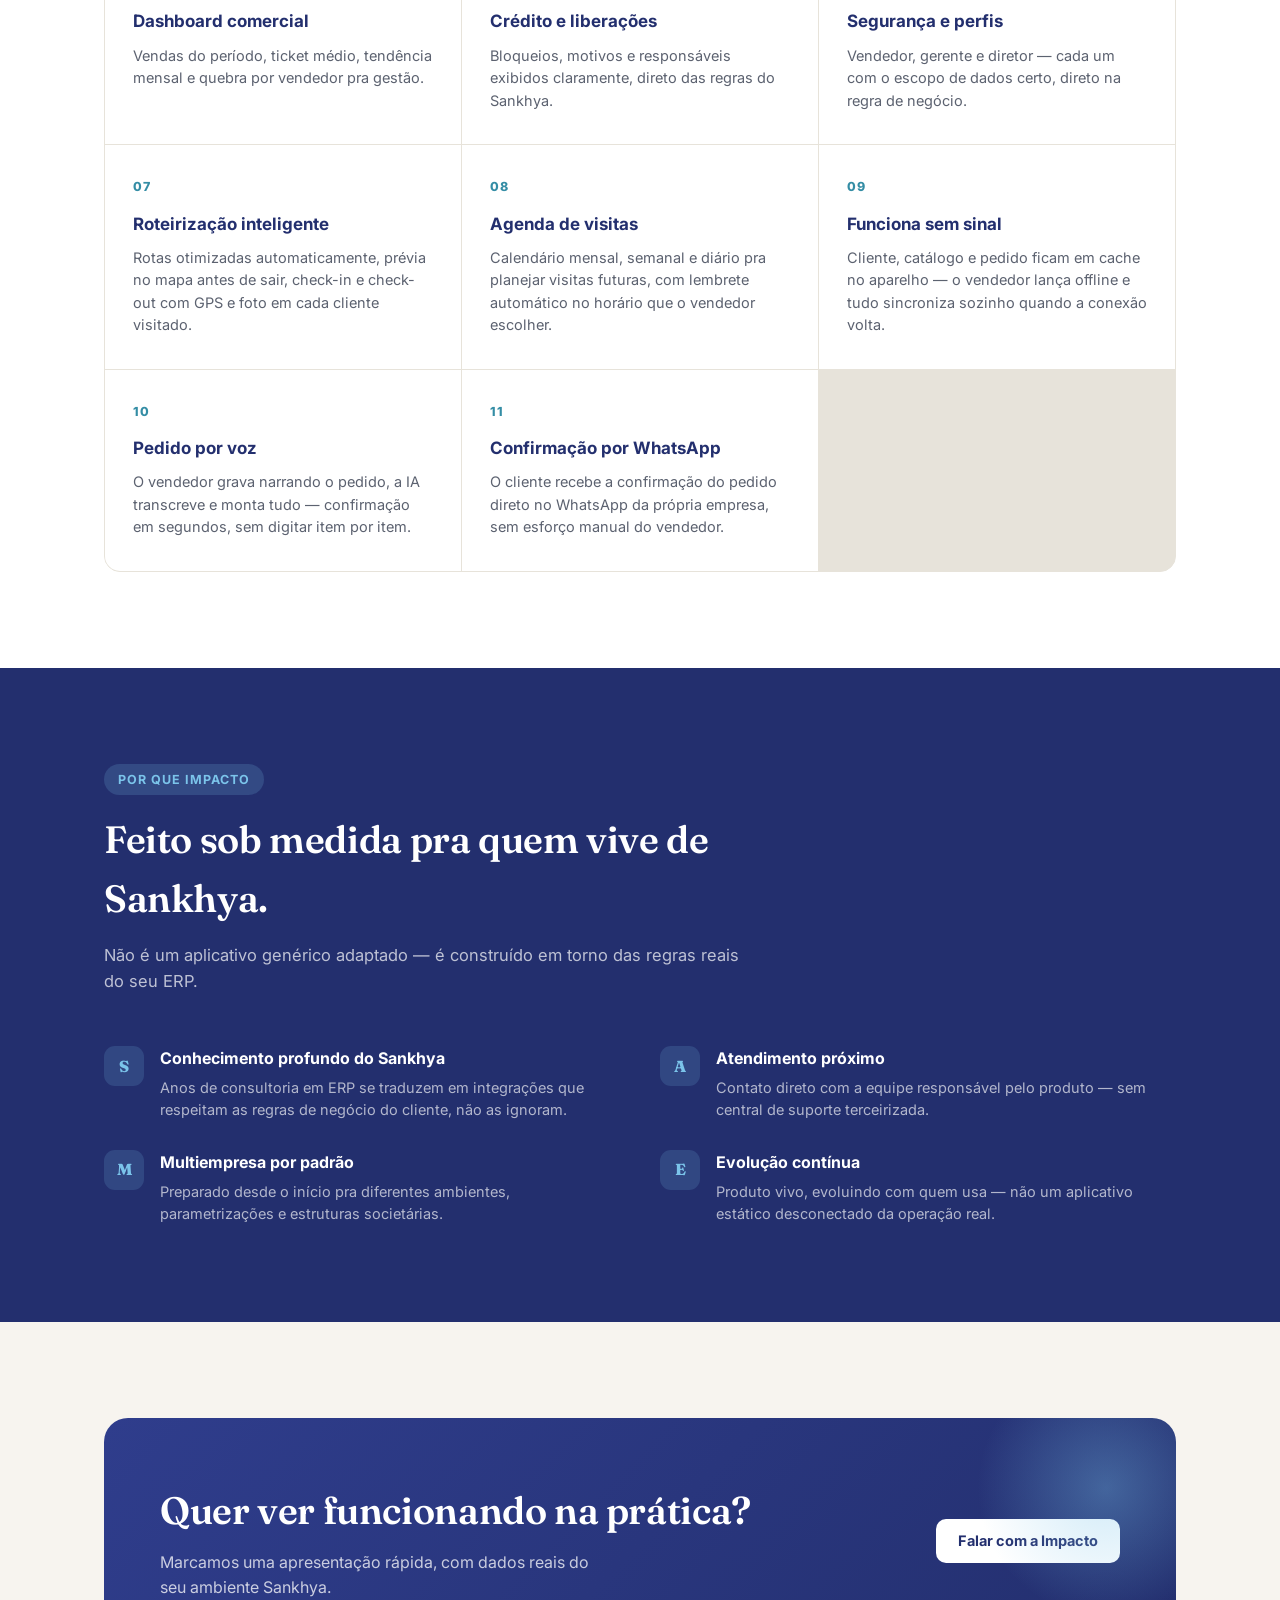
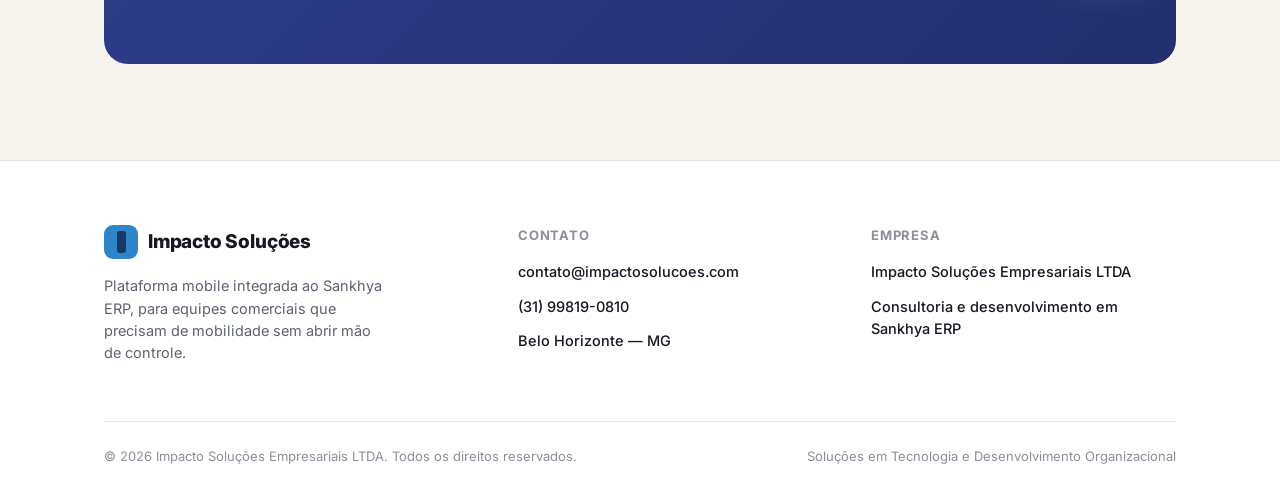
==== commit cf9ea344: "Update visual identity to match new Impacto ONE app icon; replace hero screenshots with non-sensitiv" ====
--- a/index.html
+++ b/index.html
@@ -5,7 +5,7 @@
 <meta name="viewport" content="width=device-width, initial-scale=1.0" />
 <title>Impacto Soluções — Plataforma Mobile Integrada ao Sankhya</title>
 <meta name="description" content="A Impacto Soluções Empresariais desenvolve a plataforma mobile que leva as rotinas comerciais do Sankhya ERP para o celular da sua equipe de vendas." />
-<link rel="icon" href="data:image/svg+xml,<svg xmlns=%22http://www.w3.org/2000/svg%22 viewBox=%220 0 100 100%22><rect width=%22100%22 height=%22100%22 rx=%2220%22 fill=%22%232F3D8C%22/><text x=%2250%22 y=%2268%22 font-size=%2260%22 text-anchor=%22middle%22 fill=%22white%22 font-family=%22Arial%22 font-weight=%22900%22>I</text></svg>" />
+<link rel="icon" href="data:image/svg+xml,<svg xmlns=%22http://www.w3.org/2000/svg%22 viewBox=%220 0 100 100%22><rect width=%22100%22 height=%22100%22 rx=%2220%22 fill=%22%232E86C8%22/><rect x=%2238%22 y=%2215%22 width=%2224%22 height=%2270%22 rx=%227%22 fill=%22%23163A63%22/></svg>" />
 <link rel="preconnect" href="https://fonts.googleapis.com">
 <link rel="preconnect" href="https://fonts.gstatic.com" crossorigin>
 <link href="https://fonts.googleapis.com/css2?family=Inter:wght@400;500;600;700;800&family=Fraunces:opsz,wght@9..144,500;9..144,600&display=swap" rel="stylesheet">
@@ -51,10 +51,10 @@
   .logo{display:flex;align-items:center;gap:10px;font-weight:800;font-size:19px;letter-spacing:-0.01em;}
   .logo .mark{
     width:34px;height:34px;border-radius:9px;
-    background:linear-gradient(135deg,var(--light-blue),var(--navy) 70%);
+    background:#2E86C8;
     display:flex;align-items:center;justify-content:center;
-    color:white;font-weight:800;font-size:16px;font-family:'Fraunces',serif;
-  }
+  }
+  .logo .mark .bar{width:9px;height:22px;border-radius:3px;background:#163A63;}
   nav{display:flex;align-items:center;gap:36px;}
   nav a{font-size:14.5px;font-weight:600;color:var(--gray);transition:color .15s;}
   nav a:hover{color:var(--navy);}
@@ -189,7 +189,7 @@
 
 <header>
   <div class="wrap">
-    <a href="#" class="logo"><span class="mark">i</span>Impacto Soluções</a>
+    <a href="#" class="logo"><span class="mark"><span class="bar"></span></span>Impacto Soluções</a>
     <nav>
       <div class="nav-links">
         <a href="#produto">Produto</a>
@@ -206,7 +206,7 @@
     <div>
       <span class="eyebrow">Plataforma mobile · integrada ao Sankhya</span>
       <h1>A operação comercial da sua equipe, <em>direto no bolso</em>.</h1>
-      <p class="lead">Levamos pedidos, clientes, estoque e indicadores do seu ERP Sankhya para o celular — com os mesmos dados, as mesmas regras, e a agilidade que o trabalho em campo exige.</p>
+      <p class="lead">Levamos pedidos, clientes, estoque e indicadores do seu ERP Sankhya para o celular — com os mesmos dados, as mesmas regras, e a agilidade que o dia a dia comercial exige — em campo ou no atendimento interno.</p>
       <div class="hero-actions">
         <a href="#contato" class="btn">Solicitar apresentação</a>
         <a href="#produto" class="btn ghost">Ver como funciona</a>
@@ -356,7 +356,7 @@
   <div class="wrap" style="padding-top:64px;">
     <div class="foot-grid">
       <div class="foot-brand">
-        <a href="#" class="logo"><span class="mark">i</span>Impacto Soluções</a>
+        <a href="#" class="logo"><span class="mark"><span class="bar"></span></span>Impacto Soluções</a>
         <p>Plataforma mobile integrada ao Sankhya ERP, para equipes comerciais que precisam de mobilidade sem abrir mão de controle.</p>
       </div>
       <div class="foot-col">
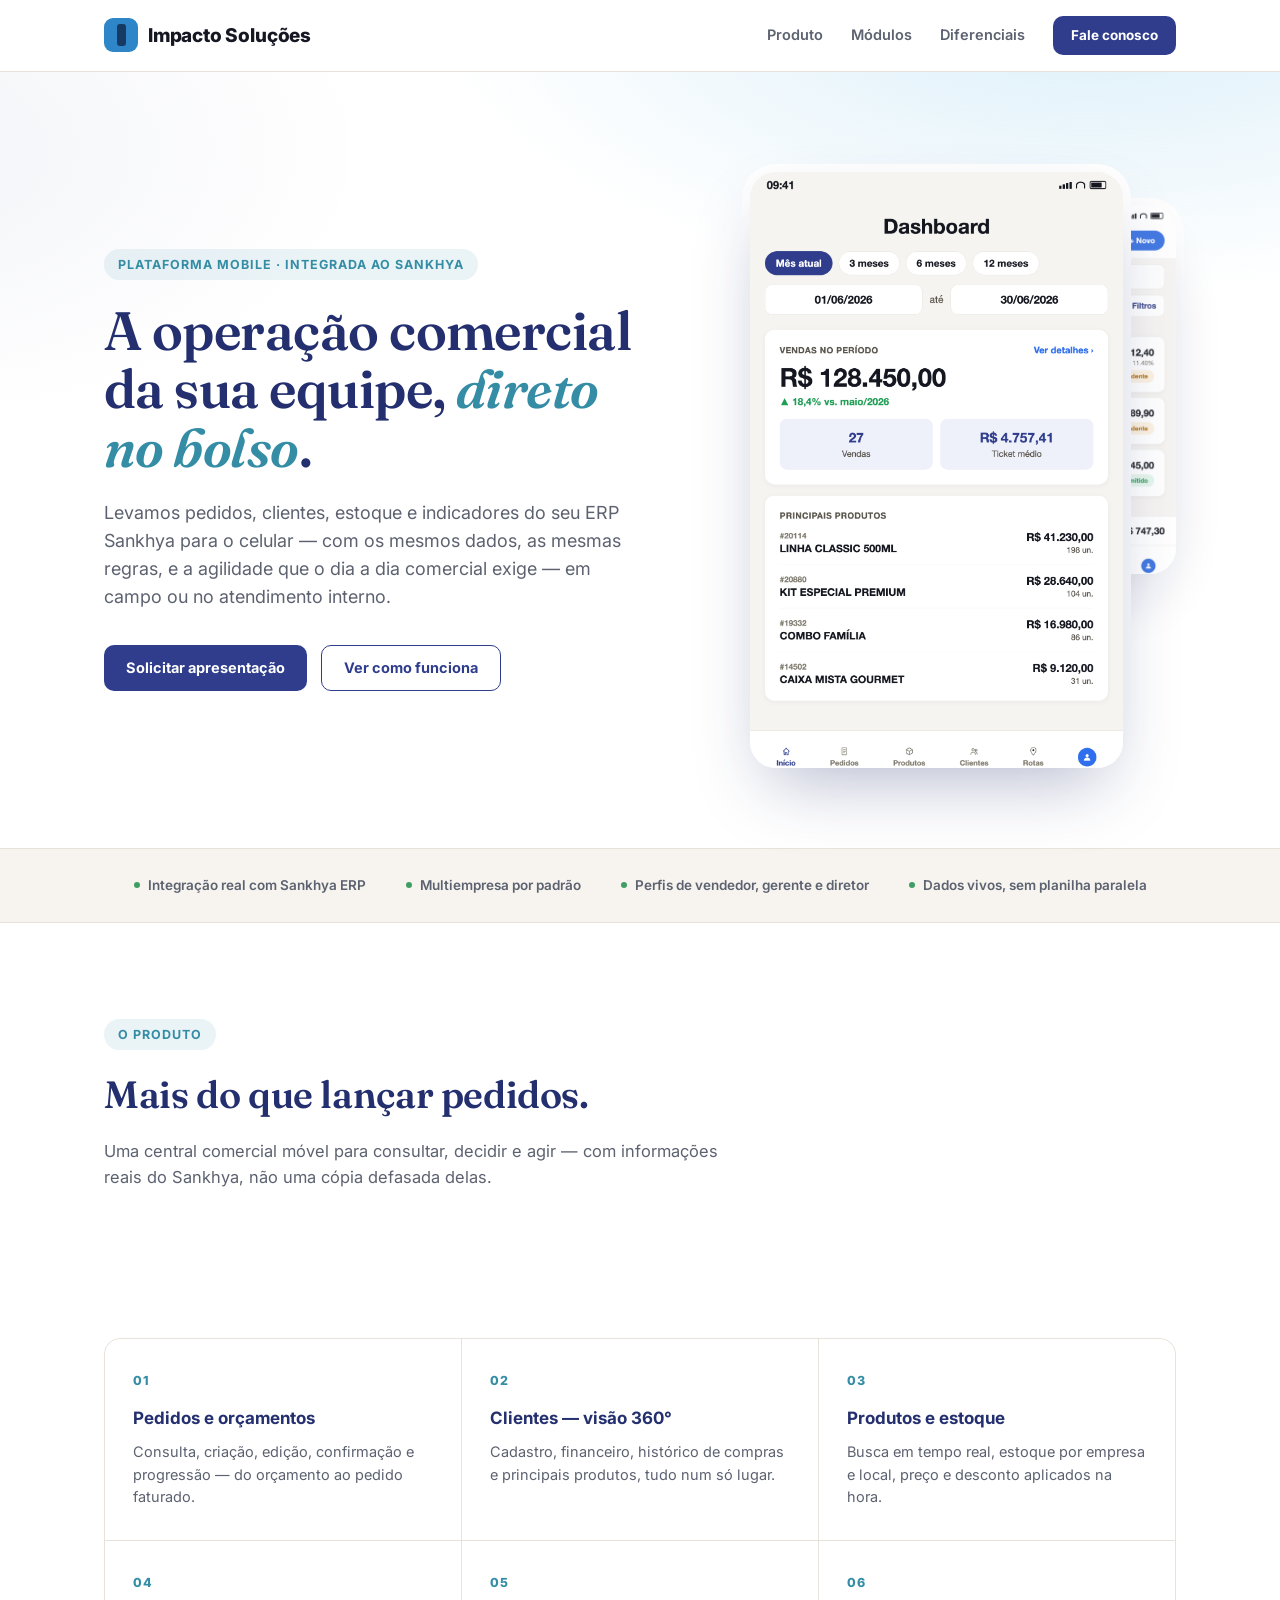
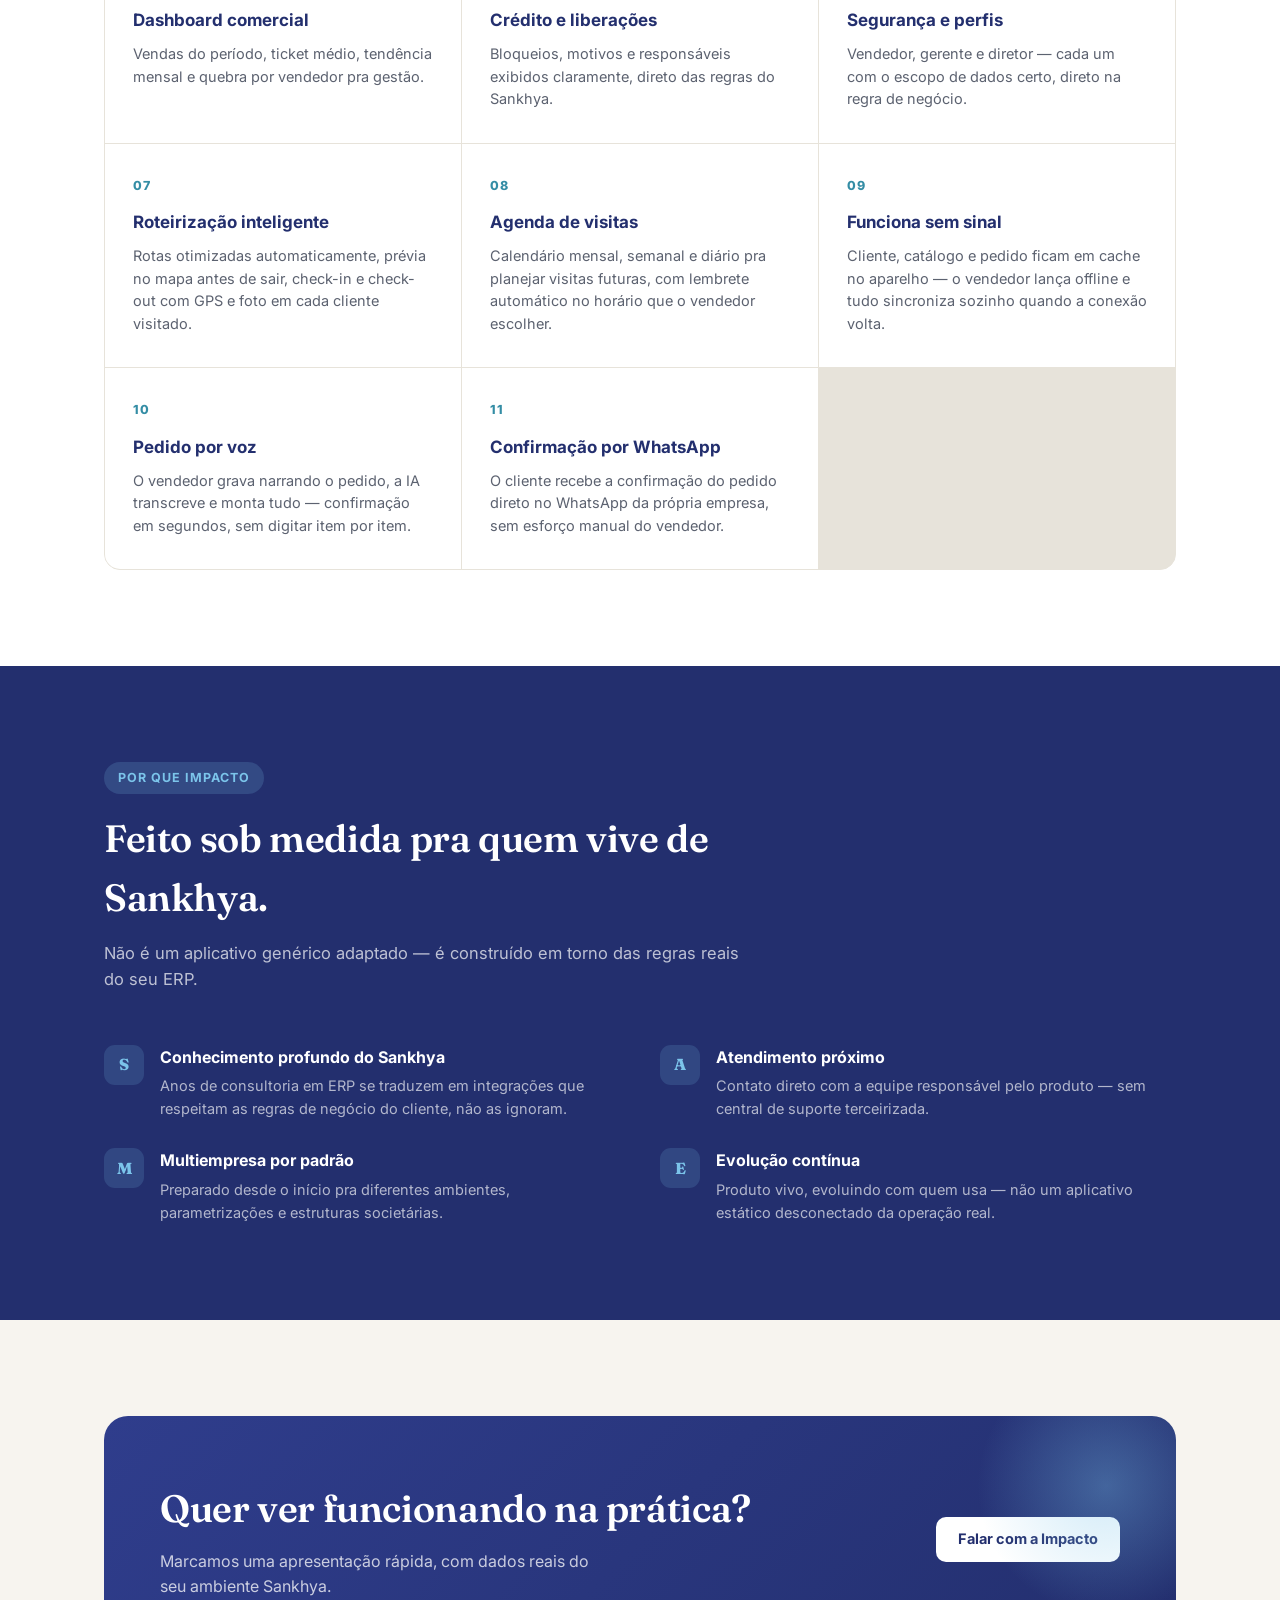
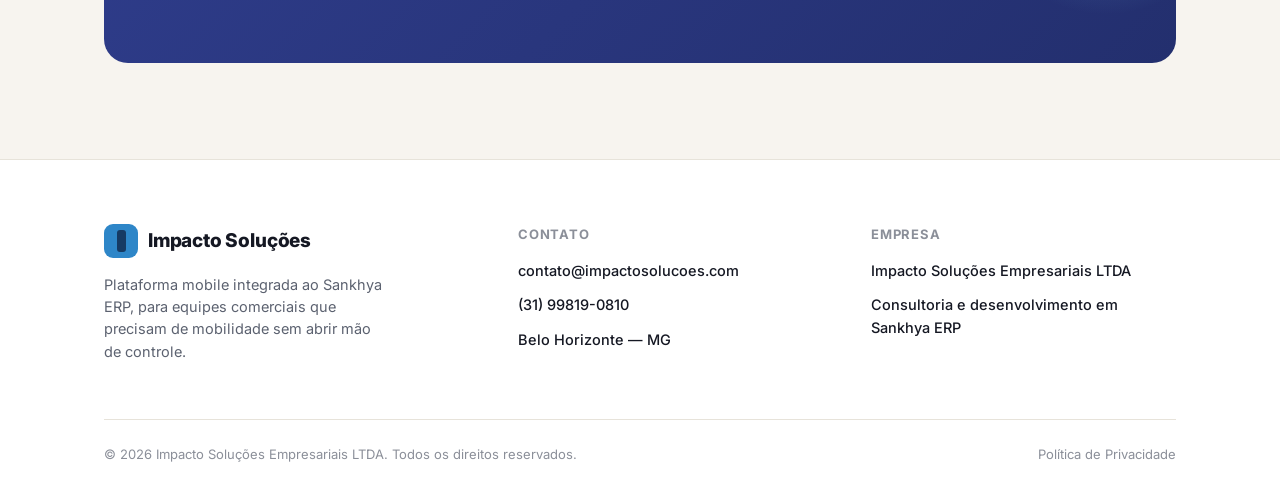
==== commit 1c967705: "Add privacy policy page Needed for TestFlight external testing groups, which require a Privacy Polic" ====
--- a/index.html
+++ b/index.html
@@ -373,7 +373,7 @@
     </div>
     <div class="foot-bottom">
       <p>© 2026 Impacto Soluções Empresariais LTDA. Todos os direitos reservados.</p>
-      <p>Soluções em Tecnologia e Desenvolvimento Organizacional</p>
+      <p><a href="privacidade.html" style="color:var(--gray-light);">Política de Privacidade</a></p>
     </div>
   </div>
 </footer>
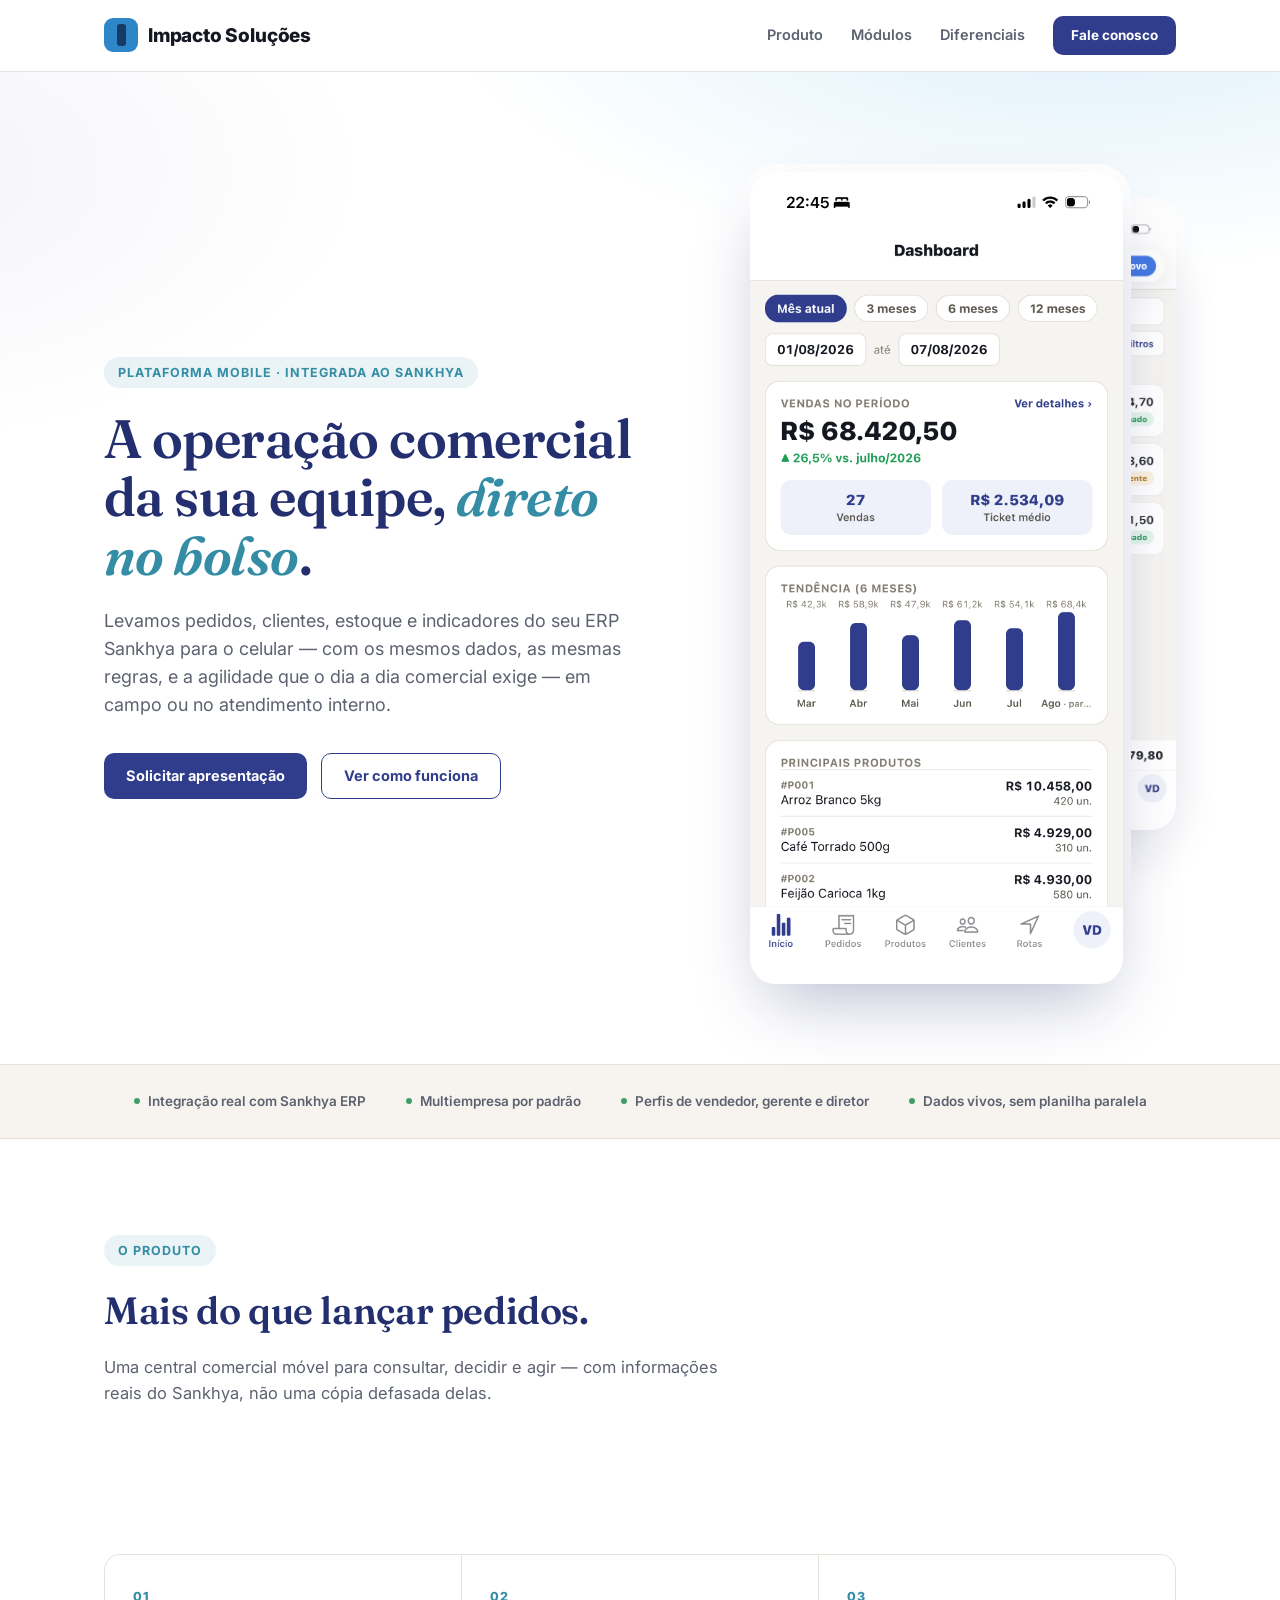
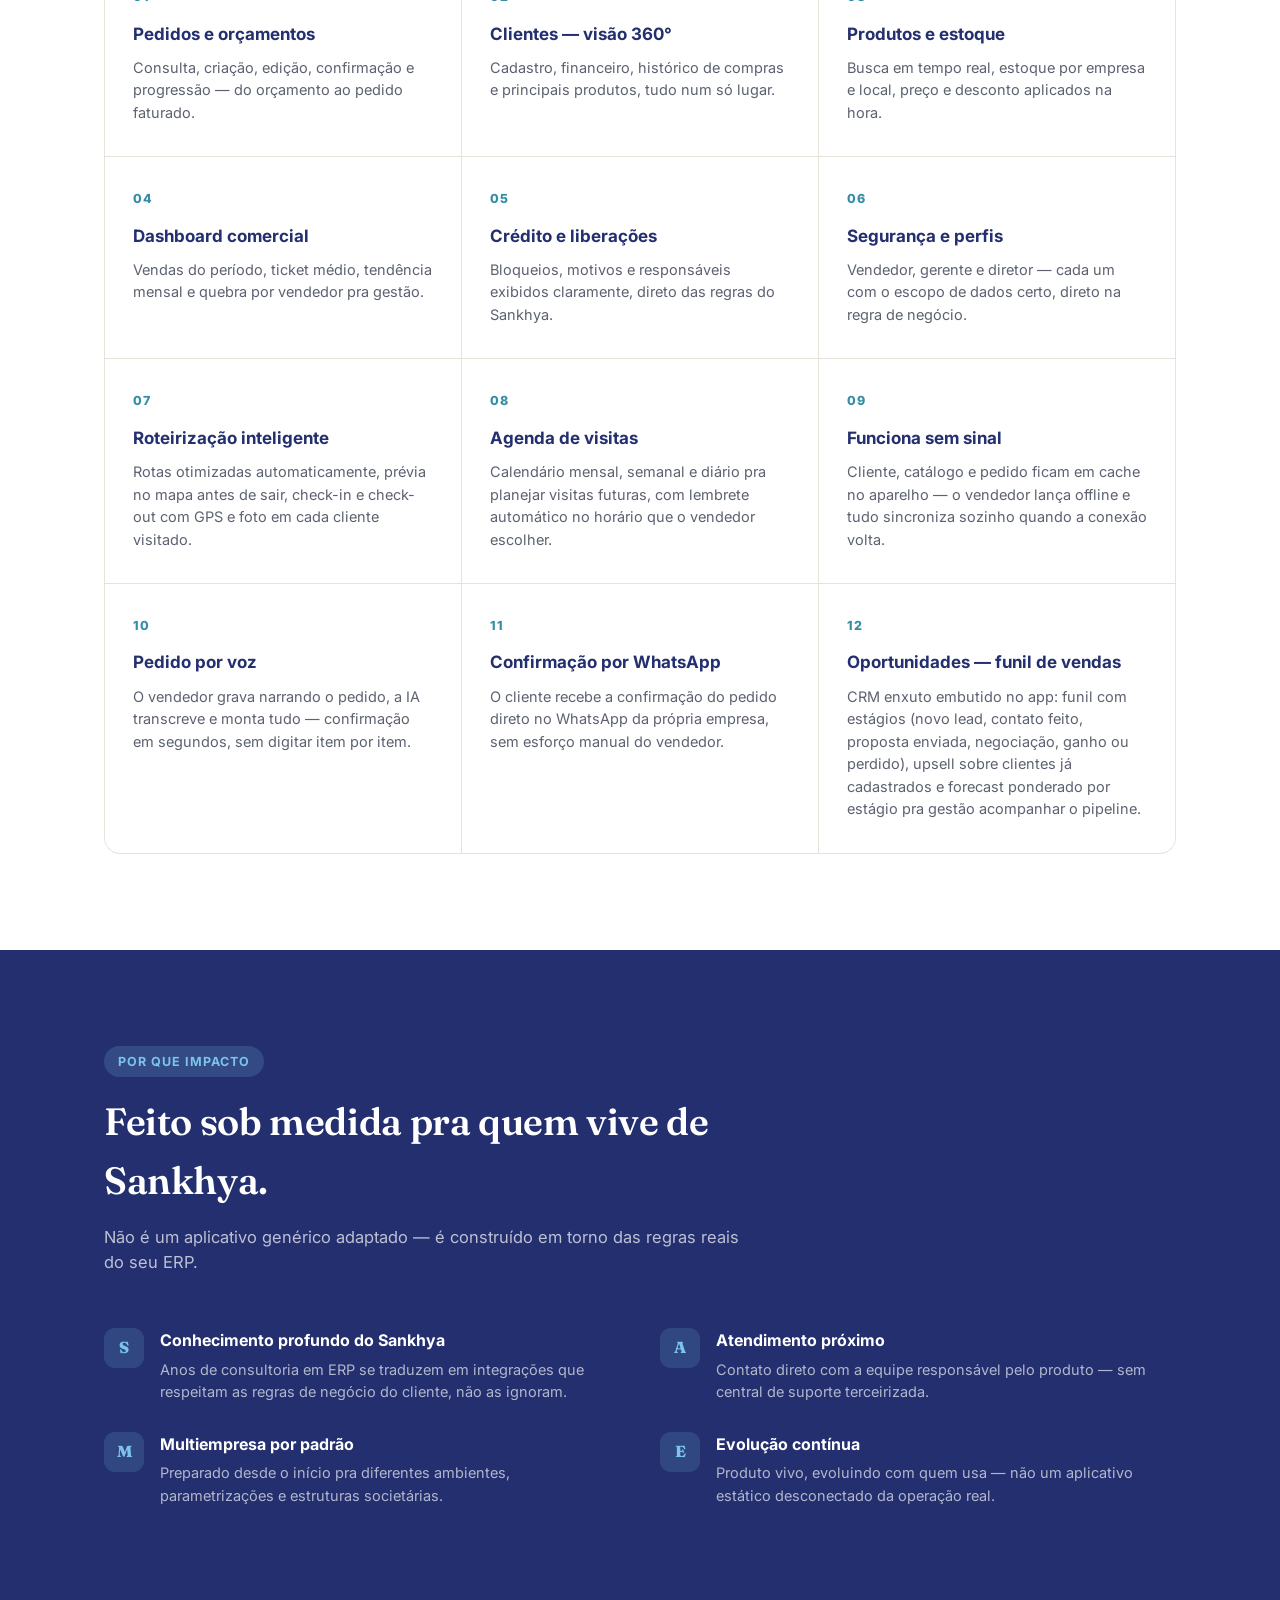
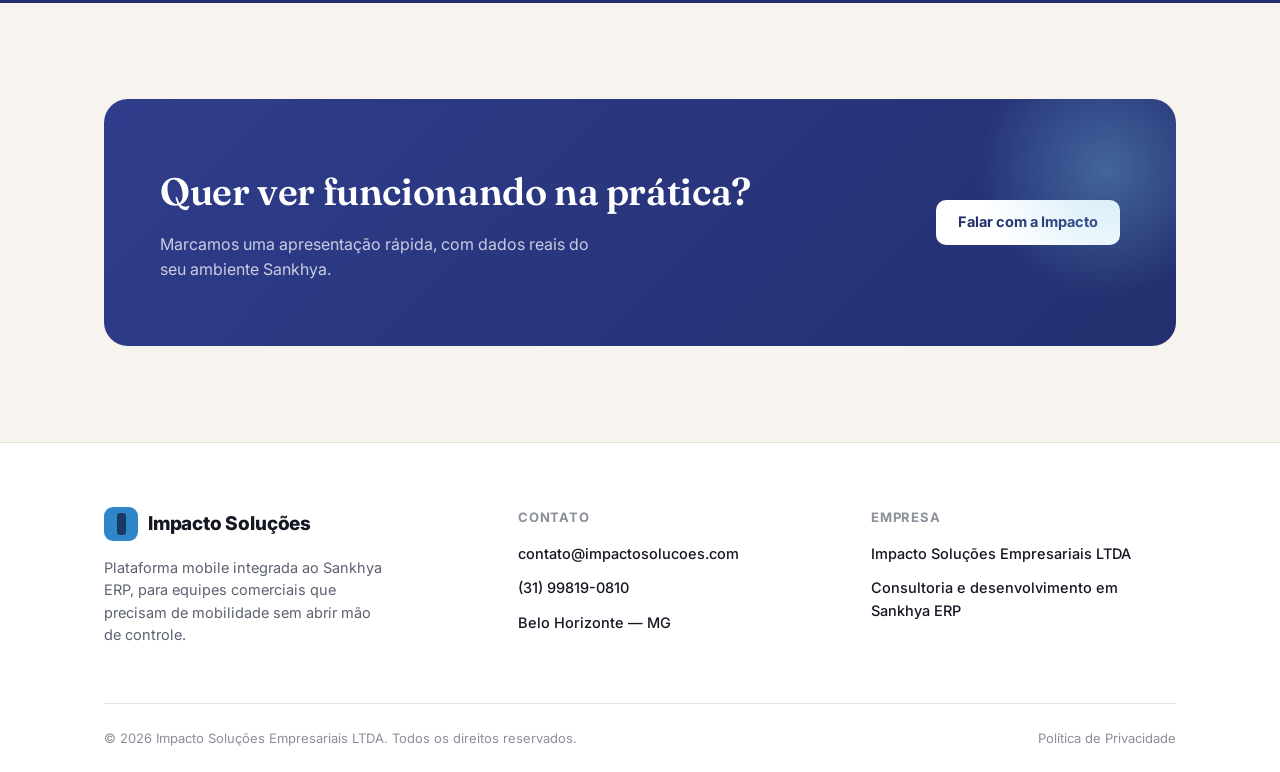
==== commit a9e5e89a: "Capturas reais do app no hero + módulo de Oportunidades (CRM/funil) Troca dashboard.png/pedidos.png " ====
--- a/index.html
+++ b/index.html
@@ -296,6 +296,11 @@
         <h3>Confirmação por WhatsApp</h3>
         <p>O cliente recebe a confirmação do pedido direto no WhatsApp da própria empresa, sem esforço manual do vendedor.</p>
       </div>
+      <div class="module">
+        <span class="num">12</span>
+        <h3>Oportunidades — funil de vendas</h3>
+        <p>CRM enxuto embutido no app: funil com estágios (novo lead, contato feito, proposta enviada, negociação, ganho ou perdido), upsell sobre clientes já cadastrados e forecast ponderado por estágio pra gestão acompanhar o pipeline.</p>
+      </div>
     </div>
   </div>
 </section>
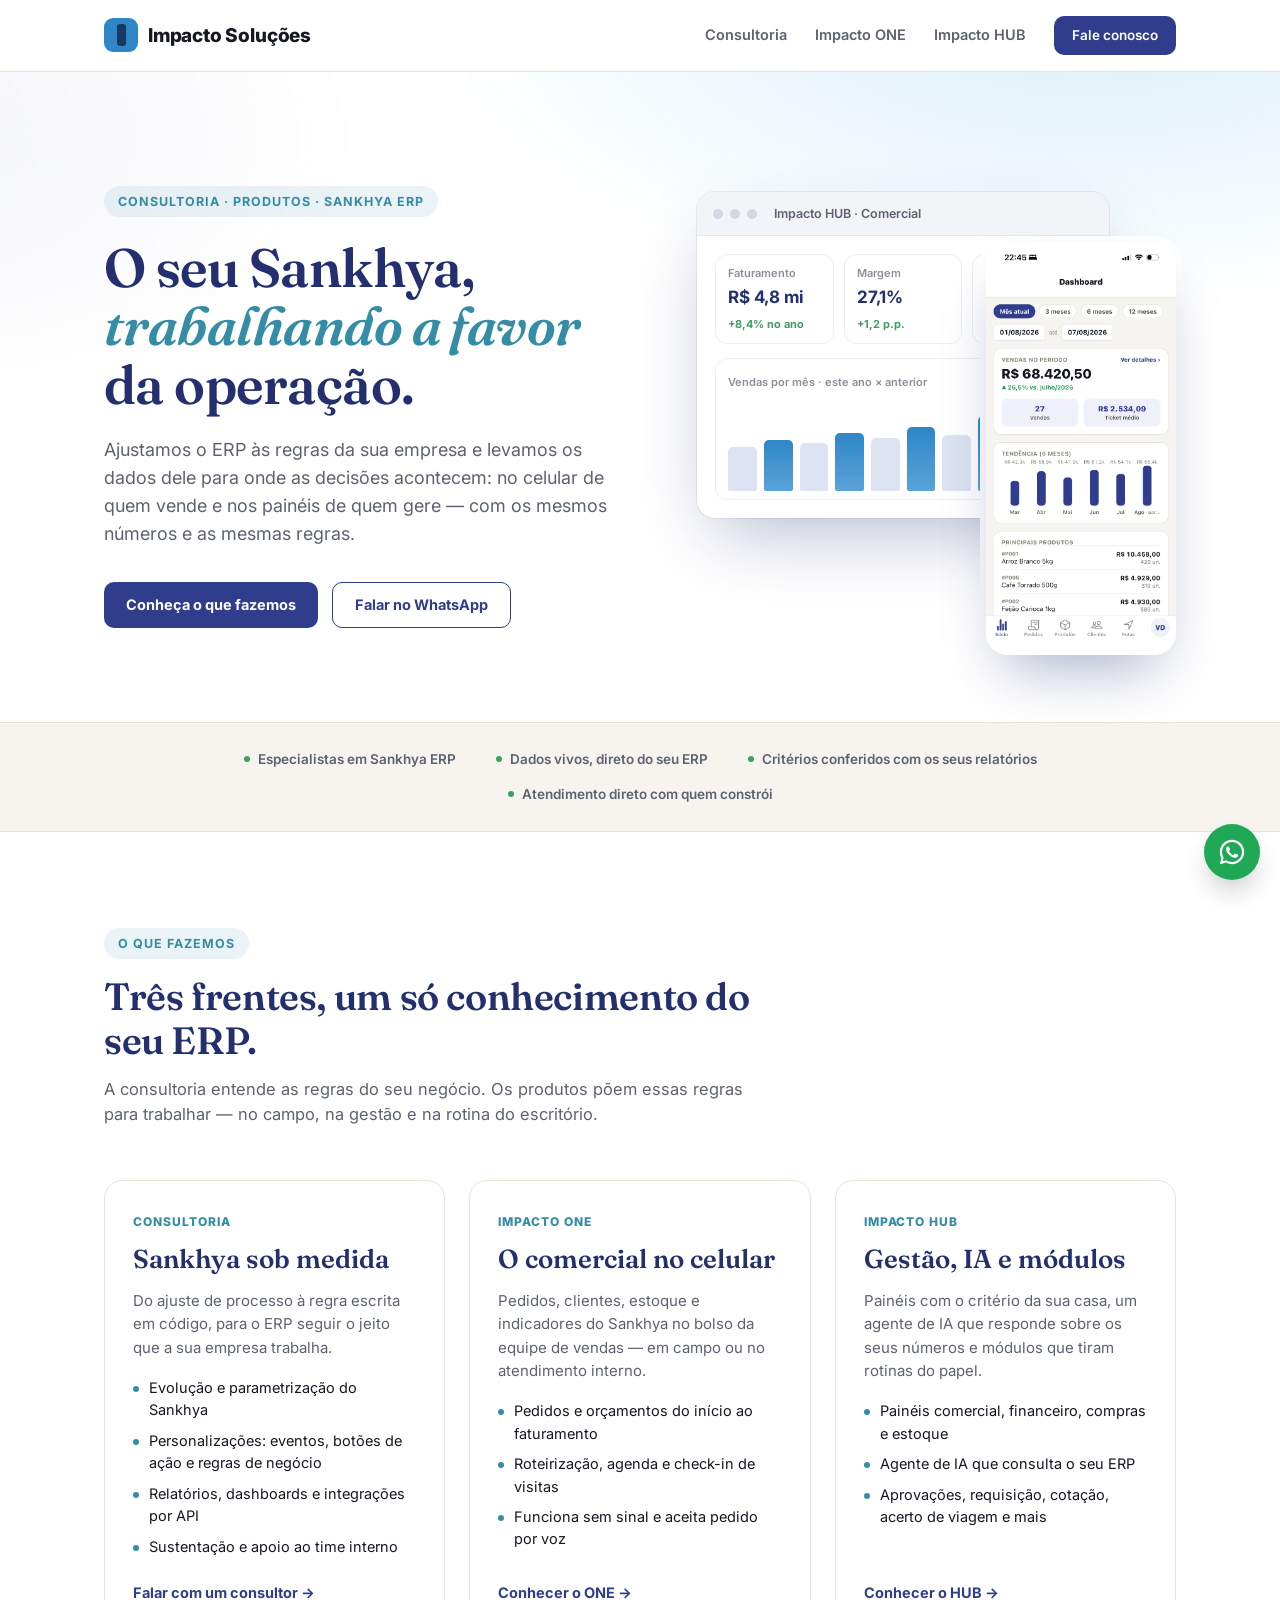
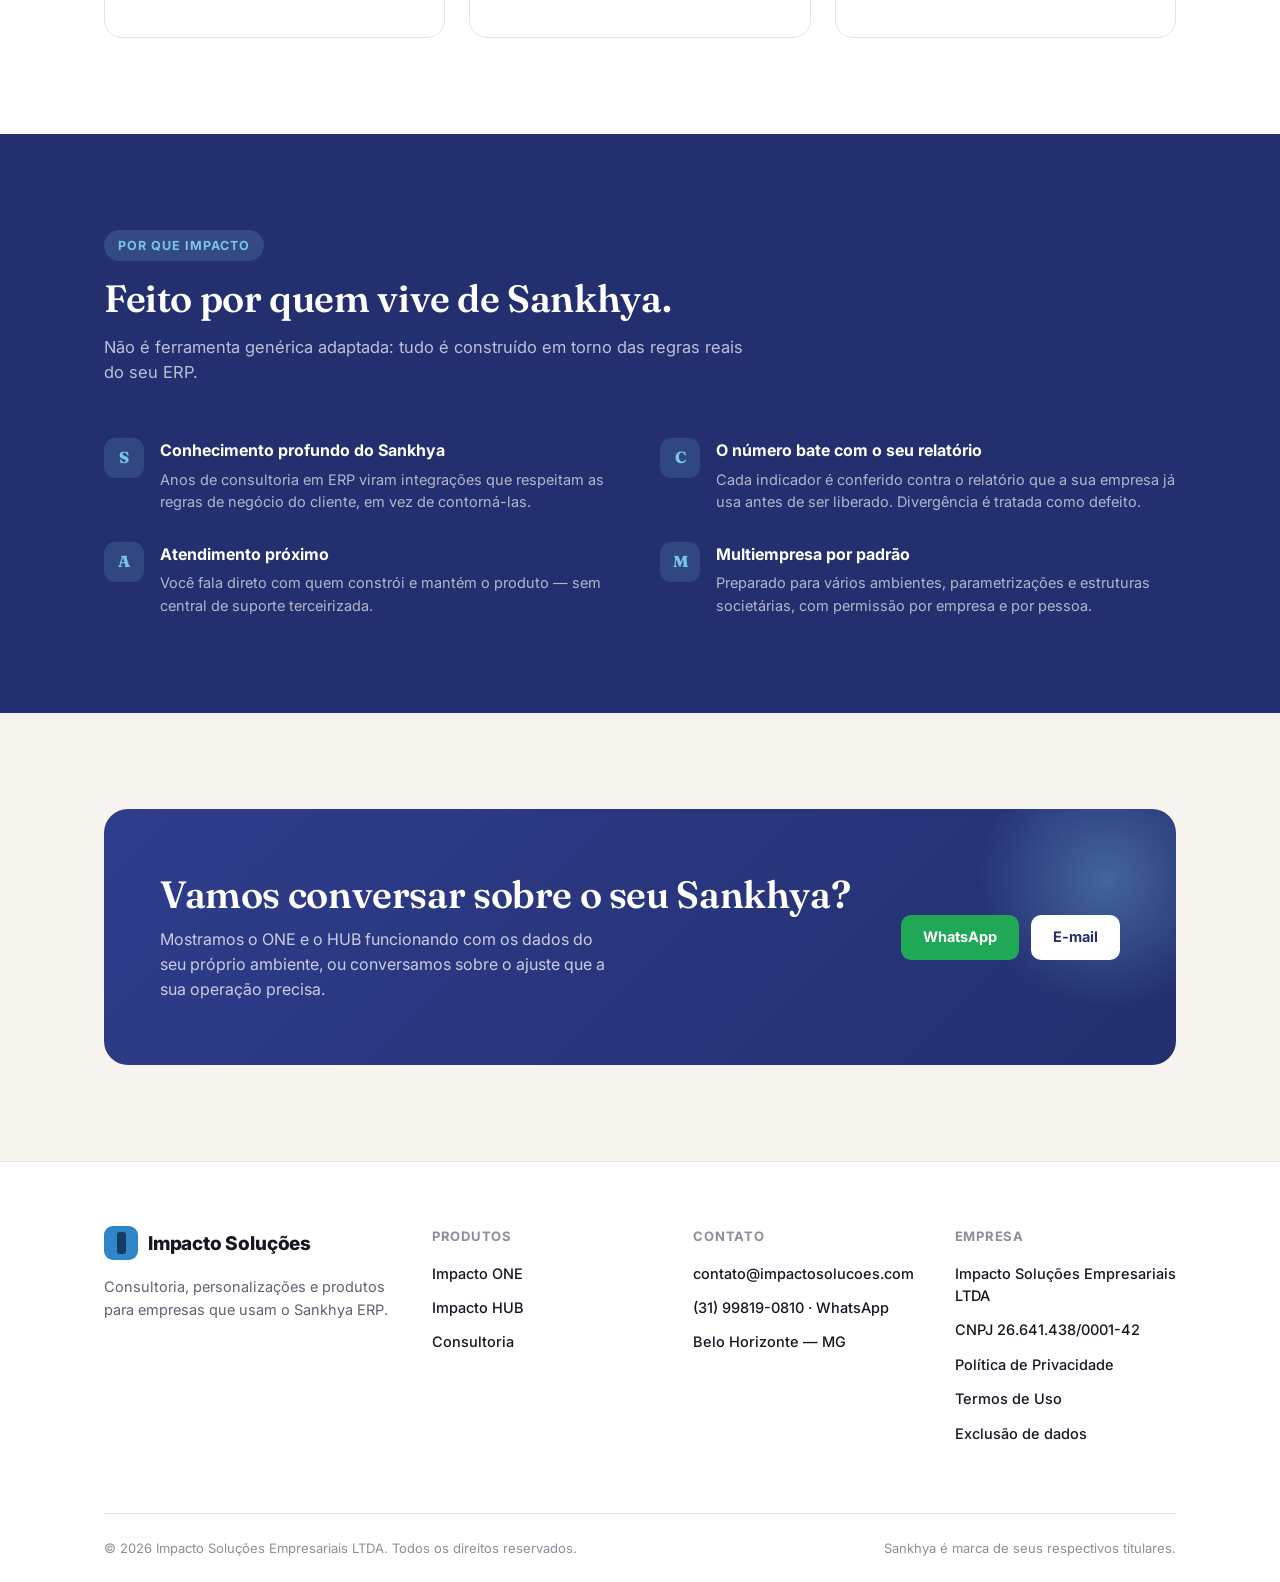
==== commit ad3707e2: "Site passa a apresentar a Impacto inteira: consultoria, ONE e HUB - Início reescrito com as três fre" ====
--- a/index.html
+++ b/index.html
@@ -3,200 +3,24 @@
 <head>
 <meta charset="UTF-8" />
 <meta name="viewport" content="width=device-width, initial-scale=1.0" />
-<title>Impacto Soluções — Plataforma Mobile Integrada ao Sankhya</title>
-<meta name="description" content="A Impacto Soluções Empresariais desenvolve a plataforma mobile que leva as rotinas comerciais do Sankhya ERP para o celular da sua equipe de vendas." />
-<link rel="icon" href="data:image/svg+xml,<svg xmlns=%22http://www.w3.org/2000/svg%22 viewBox=%220 0 100 100%22><rect width=%22100%22 height=%22100%22 rx=%2220%22 fill=%22%232E86C8%22/><rect x=%2238%22 y=%2215%22 width=%2224%22 height=%2270%22 rx=%227%22 fill=%22%23163A63%22/></svg>" />
+<title>Impacto Soluções — Consultoria e produtos para quem usa Sankhya</title>
+<meta name="description" content="A Impacto Soluções Empresariais faz consultoria e personalizações em Sankhya ERP e desenvolve o Impacto ONE (comercial no celular) e o Impacto HUB (painéis, agente de IA e módulos)." />
+<link rel="icon" href="data:image/svg+xml,<svg xmlns=%22http://www.w3.org/2000/svg%22 width=%22100%22 height=%22100%22 viewBox=%220 0 100 100%22><rect width=%22100%22 height=%22100%22 rx=%2220%22 fill=%22%232E86C8%22/><rect x=%2238%22 y=%2215%22 width=%2224%22 height=%2270%22 rx=%227%22 fill=%22%23163A63%22/></svg>" />
 <link rel="preconnect" href="https://fonts.googleapis.com">
 <link rel="preconnect" href="https://fonts.gstatic.com" crossorigin>
 <link href="https://fonts.googleapis.com/css2?family=Inter:wght@400;500;600;700;800&family=Fraunces:opsz,wght@9..144,500;9..144,600&display=swap" rel="stylesheet">
-<style>
-  :root{
-    --navy:#2F3D8C;
-    --navy-dark:#232f6e;
-    --teal:#348DA5;
-    --light-blue:#7BC4EA;
-    --cream:#F7F4EF;
-    --callout:#DDE4FA;
-    --text:#151823;
-    --gray:#5C6270;
-    --gray-light:#8B8F99;
-    --white:#FFFFFF;
-    --border:#E7E3DA;
-    --green:#3F9E63;
-  }
-  *{box-sizing:border-box;margin:0;padding:0;}
-  html{scroll-behavior:smooth;}
-  body{
-    font-family:'Inter',-apple-system,BlinkMacSystemFont,sans-serif;
-    color:var(--text);
-    background:var(--white);
-    line-height:1.55;
-    -webkit-font-smoothing:antialiased;
-  }
-  .display{font-family:'Fraunces',Georgia,serif;}
-  img{max-width:100%;display:block;}
-  a{color:inherit;text-decoration:none;}
-  .wrap{max-width:1120px;margin:0 auto;padding:0 24px;}
-  section{padding:96px 0;}
-  @media (max-width:720px){ section{padding:64px 0;} }
-
-  /* Header */
-  header{
-    position:sticky;top:0;z-index:50;
-    background:rgba(255,255,255,0.92);
-    backdrop-filter:blur(10px);
-    border-bottom:1px solid var(--border);
-  }
-  header .wrap{display:flex;align-items:center;justify-content:space-between;padding-top:16px;padding-bottom:16px;}
-  .logo{display:flex;align-items:center;gap:10px;font-weight:800;font-size:19px;letter-spacing:-0.01em;}
-  .logo .mark{
-    width:34px;height:34px;border-radius:9px;
-    background:#2E86C8;
-    display:flex;align-items:center;justify-content:center;
-  }
-  .logo .mark .bar{width:9px;height:22px;border-radius:3px;background:#163A63;}
-  nav{display:flex;align-items:center;gap:36px;}
-  nav a{font-size:14.5px;font-weight:600;color:var(--gray);transition:color .15s;}
-  nav a:hover{color:var(--navy);}
-  .btn{
-    display:inline-flex;align-items:center;gap:8px;
-    padding:11px 22px;border-radius:10px;
-    font-weight:700;font-size:14.5px;
-    background:var(--navy);color:white;
-    transition:transform .15s, background .15s;
-    border:none;cursor:pointer;
-  }
-  .btn:hover{background:var(--navy-dark);transform:translateY(-1px);}
-  .btn.ghost{background:transparent;color:var(--navy);border:1.5px solid var(--navy);}
-  .btn.ghost:hover{background:var(--navy);color:white;}
-  nav .btn{padding:9px 18px;font-size:13.5px;}
-  .nav-links{display:flex;align-items:center;gap:28px;}
-  @media (max-width:780px){ .nav-links a:not(.btn){display:none;} }
-
-  /* Hero */
-  .hero{
-    padding:100px 0 80px;
-    background:
-      radial-gradient(1100px 500px at 85% -10%, rgba(123,196,234,0.28), transparent 60%),
-      radial-gradient(900px 500px at -10% 10%, rgba(47,61,140,0.06), transparent 55%);
-  }
-  .hero-grid{display:grid;grid-template-columns:1.05fr 0.95fr;gap:64px;align-items:center;}
-  @media (max-width:900px){ .hero-grid{grid-template-columns:1fr;gap:48px;} }
-  .eyebrow{
-    display:inline-flex;align-items:center;gap:8px;
-    font-size:12.5px;font-weight:700;letter-spacing:.08em;text-transform:uppercase;
-    color:var(--teal);background:rgba(52,141,165,0.1);
-    padding:6px 14px;border-radius:999px;margin-bottom:22px;
-  }
-  h1{
-    font-family:'Fraunces',Georgia,serif;
-    font-weight:600;
-    font-size:clamp(36px,5vw,54px);
-    line-height:1.08;letter-spacing:-0.01em;
-    color:var(--navy-dark);
-    margin-bottom:22px;
-  }
-  h1 em{font-style:italic;color:var(--teal);}
-  .hero p.lead{font-size:18px;color:var(--gray);max-width:520px;margin-bottom:34px;}
-  .hero-actions{display:flex;gap:14px;flex-wrap:wrap;}
-
-  .phone-stack{position:relative;display:flex;justify-content:center;}
-  .phone-stack img{
-    width:78%;border-radius:26px;box-shadow:0 30px 70px -20px rgba(35,47,110,0.35), 0 0 0 8px white;
-  }
-  .phone-stack img.back{
-    position:absolute;right:0;top:34px;width:60%;opacity:.92;filter:saturate(.9);
-    box-shadow:0 30px 70px -25px rgba(35,47,110,0.3), 0 0 0 8px white;
-  }
-  .phone-stack img.front{position:relative;z-index:2;}
-
-  /* Trust strip */
-  .trust{border-top:1px solid var(--border);border-bottom:1px solid var(--border);background:var(--cream);}
-  .trust .wrap{padding:26px 24px;display:flex;flex-wrap:wrap;gap:14px 40px;align-items:center;justify-content:center;}
-  .trust span{font-size:13.5px;font-weight:600;color:var(--gray);display:flex;align-items:center;gap:8px;}
-  .trust span::before{content:"";width:6px;height:6px;border-radius:999px;background:var(--green);}
-
-  /* Section heading */
-  .section-head{max-width:640px;margin-bottom:52px;}
-  .section-head .eyebrow{margin-bottom:16px;}
-  h2{
-    font-family:'Fraunces',Georgia,serif;font-weight:600;
-    font-size:clamp(28px,3.4vw,38px);color:var(--navy-dark);
-    letter-spacing:-0.01em;margin-bottom:14px;
-  }
-  .section-head p{color:var(--gray);font-size:16.5px;}
-
-  /* Modules grid */
-  .modules{display:grid;grid-template-columns:repeat(3,1fr);gap:1px;background:var(--border);border:1px solid var(--border);border-radius:16px;overflow:hidden;}
-  @media (max-width:860px){ .modules{grid-template-columns:repeat(2,1fr);} }
-  @media (max-width:560px){ .modules{grid-template-columns:1fr;} }
-  .module{background:white;padding:32px 28px;}
-  .module .num{font-size:12.5px;font-weight:800;color:var(--teal);letter-spacing:.06em;margin-bottom:14px;display:block;}
-  .module h3{font-size:17px;font-weight:700;margin-bottom:10px;color:var(--navy-dark);}
-  .module p{font-size:14.5px;color:var(--gray);}
-
-  /* Diferenciais */
-  .dif-section{background:var(--navy-dark);color:white;}
-  .dif-section .eyebrow{background:rgba(123,196,234,.18);color:var(--light-blue);}
-  .dif-section h2{color:white;}
-  .dif-section .section-head p{color:rgba(255,255,255,0.7);}
-  .dif-grid{display:grid;grid-template-columns:repeat(2,1fr);gap:28px 40px;}
-  @media (max-width:720px){ .dif-grid{grid-template-columns:1fr;} }
-  .dif-item{display:flex;gap:16px;}
-  .dif-item .ic{
-    flex:none;width:40px;height:40px;border-radius:11px;
-    background:rgba(123,196,234,.16);
-    display:flex;align-items:center;justify-content:center;
-    color:var(--light-blue);font-weight:800;font-family:'Fraunces',serif;
-  }
-  .dif-item h4{font-size:16px;font-weight:700;margin-bottom:6px;}
-  .dif-item p{font-size:14.5px;color:rgba(255,255,255,0.65);}
-
-  /* CTA */
-  .cta{background:var(--cream);}
-  .cta-box{
-    background:linear-gradient(135deg,var(--navy),var(--navy-dark));
-    border-radius:24px;padding:64px 56px;color:white;
-    display:flex;justify-content:space-between;align-items:center;gap:32px;
-    position:relative;overflow:hidden;
-  }
-  .cta-box::after{
-    content:"";position:absolute;right:-60px;top:-60px;width:260px;height:260px;border-radius:50%;
-    background:radial-gradient(circle,rgba(123,196,234,.35),transparent 70%);
-  }
-  @media (max-width:760px){ .cta-box{flex-direction:column;text-align:center;padding:48px 32px;} }
-  .cta-box h2{color:white;margin-bottom:10px;}
-  .cta-box p{color:rgba(255,255,255,0.75);font-size:16px;max-width:440px;}
-  .cta-box .btn{background:white;color:var(--navy-dark);flex:none;}
-  .cta-box .btn:hover{background:var(--cream);}
-
-  /* Contact / Footer */
-  footer{background:white;border-top:1px solid var(--border);}
-  .foot-grid{display:grid;grid-template-columns:1.2fr 1fr 1fr;gap:48px;padding-bottom:56px;}
-  @media (max-width:760px){ .foot-grid{grid-template-columns:1fr;gap:36px;} }
-  .foot-brand .logo{margin-bottom:16px;}
-  .foot-brand p{color:var(--gray);font-size:14.5px;max-width:280px;}
-  .foot-col h5{font-size:13px;font-weight:700;text-transform:uppercase;letter-spacing:.06em;color:var(--gray-light);margin-bottom:16px;}
-  .foot-col a, .foot-col .row{display:block;font-size:14.5px;color:var(--text);margin-bottom:12px;font-weight:500;}
-  .foot-col a:hover{color:var(--teal);}
-  .foot-bottom{border-top:1px solid var(--border);padding:24px 0;display:flex;justify-content:space-between;flex-wrap:wrap;gap:12px;}
-  .foot-bottom p{font-size:13px;color:var(--gray-light);}
-
-  ::selection{background:var(--callout);}
-</style>
+<link rel="stylesheet" href="/assets/site.css" />
 </head>
 <body>
 
 <header>
   <div class="wrap">
-    <a href="#" class="logo"><span class="mark"><span class="bar"></span></span>Impacto Soluções</a>
-    <nav>
-      <div class="nav-links">
-        <a href="#produto">Produto</a>
-        <a href="#modulos">Módulos</a>
-        <a href="#diferenciais">Diferenciais</a>
-        <a href="#contato" class="btn">Fale conosco</a>
-      </div>
+    <a href="/" class="logo"><span class="mark"><span class="bar"></span></span>Impacto Soluções</a>
+    <nav class="nav-links">
+      <a href="/#consultoria">Consultoria</a>
+      <a href="/one">Impacto ONE</a>
+      <a href="/hub">Impacto HUB</a>
+      <a href="#contato" class="btn">Fale conosco</a>
     </nav>
   </div>
 </header>
@@ -204,102 +28,90 @@
 <section class="hero">
   <div class="wrap hero-grid">
     <div>
-      <span class="eyebrow">Plataforma mobile · integrada ao Sankhya</span>
-      <h1>A operação comercial da sua equipe, <em>direto no bolso</em>.</h1>
-      <p class="lead">Levamos pedidos, clientes, estoque e indicadores do seu ERP Sankhya para o celular — com os mesmos dados, as mesmas regras, e a agilidade que o dia a dia comercial exige — em campo ou no atendimento interno.</p>
+      <span class="eyebrow">Consultoria · produtos · Sankhya ERP</span>
+      <h1>O seu Sankhya, <em>trabalhando a favor</em> da operação.</h1>
+      <p class="lead">Ajustamos o ERP às regras da sua empresa e levamos os dados dele para onde as decisões acontecem: no celular de quem vende e nos painéis de quem gere — com os mesmos números e as mesmas regras.</p>
       <div class="hero-actions">
-        <a href="#contato" class="btn">Solicitar apresentação</a>
-        <a href="#produto" class="btn ghost">Ver como funciona</a>
-      </div>
-    </div>
-    <div class="phone-stack">
-      <img class="back" src="assets/pedidos.png" alt="Tela de pedidos do aplicativo Impacto" />
-      <img class="front" src="assets/dashboard.png" alt="Dashboard comercial do aplicativo Impacto" />
+        <a href="#frentes" class="btn">Conheça o que fazemos</a>
+        <a href="https://wa.me/5531998190810?text=Ol%C3%A1!%20Vim%20pelo%20site%20da%20Impacto." class="btn ghost" target="_blank" rel="noopener">Falar no WhatsApp</a>
+      </div>
+    </div>
+    <div class="combo" aria-hidden="true">
+      <div class="hub-window">
+        <div class="hw-bar"><i></i><i></i><i></i><b>Impacto HUB · Comercial</b></div>
+        <div class="hw-body">
+          <div class="hw-kpis">
+            <div><small>Faturamento</small><strong>R$ 4,8 mi</strong><em>+8,4% no ano</em></div>
+            <div><small>Margem</small><strong>27,1%</strong><em>+1,2 p.p.</em></div>
+            <div><small>Ticket médio</small><strong>R$ 3.420</strong><em class="down">−2,1%</em></div>
+          </div>
+          <div class="hw-chart">
+            <small>Vendas por mês · este ano × anterior</small>
+            <div class="hw-bars">
+              <span class="prev" style="height:48%"></span><span style="height:55%"></span>
+              <span class="prev" style="height:52%"></span><span style="height:63%"></span>
+              <span class="prev" style="height:58%"></span><span style="height:70%"></span>
+              <span class="prev" style="height:61%"></span><span style="height:82%"></span>
+              <span class="prev" style="height:66%"></span><span style="height:91%"></span>
+            </div>
+          </div>
+        </div>
+      </div>
+      <img class="phone" src="/assets/dashboard.png" alt="" />
     </div>
   </div>
 </section>
 
 <div class="trust">
   <div class="wrap">
-    <span>Integração real com Sankhya ERP</span>
-    <span>Multiempresa por padrão</span>
-    <span>Perfis de vendedor, gerente e diretor</span>
-    <span>Dados vivos, sem planilha paralela</span>
+    <span>Especialistas em Sankhya ERP</span>
+    <span>Dados vivos, direto do seu ERP</span>
+    <span>Critérios conferidos com os seus relatórios</span>
+    <span>Atendimento direto com quem constrói</span>
   </div>
 </div>
 
-<section id="produto">
+<section id="frentes">
   <div class="wrap">
     <div class="section-head">
-      <span class="eyebrow">O produto</span>
-      <h2>Mais do que lançar pedidos.</h2>
-      <p>Uma central comercial móvel para consultar, decidir e agir — com informações reais do Sankhya, não uma cópia defasada delas.</p>
-    </div>
-  </div>
-</section>
-
-<section id="modulos" style="padding-top:0;">
-  <div class="wrap">
-    <div class="modules">
-      <div class="module">
-        <span class="num">01</span>
-        <h3>Pedidos e orçamentos</h3>
-        <p>Consulta, criação, edição, confirmação e progressão — do orçamento ao pedido faturado.</p>
-      </div>
-      <div class="module">
-        <span class="num">02</span>
-        <h3>Clientes — visão 360°</h3>
-        <p>Cadastro, financeiro, histórico de compras e principais produtos, tudo num só lugar.</p>
-      </div>
-      <div class="module">
-        <span class="num">03</span>
-        <h3>Produtos e estoque</h3>
-        <p>Busca em tempo real, estoque por empresa e local, preço e desconto aplicados na hora.</p>
-      </div>
-      <div class="module">
-        <span class="num">04</span>
-        <h3>Dashboard comercial</h3>
-        <p>Vendas do período, ticket médio, tendência mensal e quebra por vendedor pra gestão.</p>
-      </div>
-      <div class="module">
-        <span class="num">05</span>
-        <h3>Crédito e liberações</h3>
-        <p>Bloqueios, motivos e responsáveis exibidos claramente, direto das regras do Sankhya.</p>
-      </div>
-      <div class="module">
-        <span class="num">06</span>
-        <h3>Segurança e perfis</h3>
-        <p>Vendedor, gerente e diretor — cada um com o escopo de dados certo, direto na regra de negócio.</p>
-      </div>
-      <div class="module">
-        <span class="num">07</span>
-        <h3>Roteirização inteligente</h3>
-        <p>Rotas otimizadas automaticamente, prévia no mapa antes de sair, check-in e check-out com GPS e foto em cada cliente visitado.</p>
-      </div>
-      <div class="module">
-        <span class="num">08</span>
-        <h3>Agenda de visitas</h3>
-        <p>Calendário mensal, semanal e diário pra planejar visitas futuras, com lembrete automático no horário que o vendedor escolher.</p>
-      </div>
-      <div class="module">
-        <span class="num">09</span>
-        <h3>Funciona sem sinal</h3>
-        <p>Cliente, catálogo e pedido ficam em cache no aparelho — o vendedor lança offline e tudo sincroniza sozinho quando a conexão volta.</p>
-      </div>
-      <div class="module">
-        <span class="num">10</span>
-        <h3>Pedido por voz</h3>
-        <p>O vendedor grava narrando o pedido, a IA transcreve e monta tudo — confirmação em segundos, sem digitar item por item.</p>
-      </div>
-      <div class="module">
-        <span class="num">11</span>
-        <h3>Confirmação por WhatsApp</h3>
-        <p>O cliente recebe a confirmação do pedido direto no WhatsApp da própria empresa, sem esforço manual do vendedor.</p>
-      </div>
-      <div class="module">
-        <span class="num">12</span>
-        <h3>Oportunidades — funil de vendas</h3>
-        <p>CRM enxuto embutido no app: funil com estágios (novo lead, contato feito, proposta enviada, negociação, ganho ou perdido), upsell sobre clientes já cadastrados e forecast ponderado por estágio pra gestão acompanhar o pipeline.</p>
+      <span class="eyebrow">O que fazemos</span>
+      <h2>Três frentes, um só conhecimento do seu ERP.</h2>
+      <p>A consultoria entende as regras do seu negócio. Os produtos põem essas regras para trabalhar — no campo, na gestão e na rotina do escritório.</p>
+    </div>
+    <div class="pillars">
+      <div class="pillar" id="consultoria">
+        <span class="tag">Consultoria</span>
+        <h3>Sankhya sob medida</h3>
+        <p>Do ajuste de processo à regra escrita em código, para o ERP seguir o jeito que a sua empresa trabalha.</p>
+        <ul>
+          <li>Evolução e parametrização do Sankhya</li>
+          <li>Personalizações: eventos, botões de ação e regras de negócio</li>
+          <li>Relatórios, dashboards e integrações por API</li>
+          <li>Sustentação e apoio ao time interno</li>
+        </ul>
+        <a href="#contato" class="more">Falar com um consultor</a>
+      </div>
+      <div class="pillar">
+        <span class="tag">Impacto ONE</span>
+        <h3>O comercial no celular</h3>
+        <p>Pedidos, clientes, estoque e indicadores do Sankhya no bolso da equipe de vendas — em campo ou no atendimento interno.</p>
+        <ul>
+          <li>Pedidos e orçamentos do início ao faturamento</li>
+          <li>Roteirização, agenda e check-in de visitas</li>
+          <li>Funciona sem sinal e aceita pedido por voz</li>
+        </ul>
+        <a href="/one" class="more">Conhecer o ONE</a>
+      </div>
+      <div class="pillar">
+        <span class="tag">Impacto HUB</span>
+        <h3>Gestão, IA e módulos</h3>
+        <p>Painéis com o critério da sua casa, um agente de IA que responde sobre os seus números e módulos que tiram rotinas do papel.</p>
+        <ul>
+          <li>Painéis comercial, financeiro, compras e estoque</li>
+          <li>Agente de IA que consulta o seu ERP</li>
+          <li>Aprovações, requisição, cotação, acerto de viagem e mais</li>
+        </ul>
+        <a href="/hub" class="more">Conhecer o HUB</a>
       </div>
     </div>
   </div>
@@ -309,36 +121,36 @@
   <div class="wrap">
     <div class="section-head">
       <span class="eyebrow">Por que Impacto</span>
-      <h2>Feito sob medida pra quem vive de Sankhya.</h2>
-      <p>Não é um aplicativo genérico adaptado — é construído em torno das regras reais do seu ERP.</p>
+      <h2>Feito por quem vive de Sankhya.</h2>
+      <p>Não é ferramenta genérica adaptada: tudo é construído em torno das regras reais do seu ERP.</p>
     </div>
     <div class="dif-grid">
       <div class="dif-item">
         <div class="ic">S</div>
         <div>
           <h4>Conhecimento profundo do Sankhya</h4>
-          <p>Anos de consultoria em ERP se traduzem em integrações que respeitam as regras de negócio do cliente, não as ignoram.</p>
+          <p>Anos de consultoria em ERP viram integrações que respeitam as regras de negócio do cliente, em vez de contorná-las.</p>
+        </div>
+      </div>
+      <div class="dif-item">
+        <div class="ic">C</div>
+        <div>
+          <h4>O número bate com o seu relatório</h4>
+          <p>Cada indicador é conferido contra o relatório que a sua empresa já usa antes de ser liberado. Divergência é tratada como defeito.</p>
         </div>
       </div>
       <div class="dif-item">
         <div class="ic">A</div>
         <div>
           <h4>Atendimento próximo</h4>
-          <p>Contato direto com a equipe responsável pelo produto — sem central de suporte terceirizada.</p>
+          <p>Você fala direto com quem constrói e mantém o produto — sem central de suporte terceirizada.</p>
         </div>
       </div>
       <div class="dif-item">
         <div class="ic">M</div>
         <div>
           <h4>Multiempresa por padrão</h4>
-          <p>Preparado desde o início pra diferentes ambientes, parametrizações e estruturas societárias.</p>
-        </div>
-      </div>
-      <div class="dif-item">
-        <div class="ic">E</div>
-        <div>
-          <h4>Evolução contínua</h4>
-          <p>Produto vivo, evoluindo com quem usa — não um aplicativo estático desconectado da operação real.</p>
+          <p>Preparado para vários ambientes, parametrizações e estruturas societárias, com permissão por empresa e por pessoa.</p>
         </div>
       </div>
     </div>
@@ -349,39 +161,55 @@
   <div class="wrap">
     <div class="cta-box">
       <div>
-        <h2>Quer ver funcionando na prática?</h2>
-        <p>Marcamos uma apresentação rápida, com dados reais do seu ambiente Sankhya.</p>
-      </div>
-      <a href="mailto:contato@impactosolucoes.com?subject=Quero%20conhecer%20a%20plataforma%20Impacto" class="btn">Falar com a Impacto</a>
+        <h2>Vamos conversar sobre o seu Sankhya?</h2>
+        <p>Mostramos o ONE e o HUB funcionando com os dados do seu próprio ambiente, ou conversamos sobre o ajuste que a sua operação precisa.</p>
+      </div>
+      <div class="cta-actions">
+        <a href="https://wa.me/5531998190810?text=Ol%C3%A1!%20Vim%20pelo%20site%20da%20Impacto." class="btn whats" target="_blank" rel="noopener">WhatsApp</a>
+        <a href="mailto:contato@impactosolucoes.com?subject=Quero%20conhecer%20a%20Impacto" class="btn light">E-mail</a>
+      </div>
     </div>
   </div>
 </section>
 
 <footer id="contato">
-  <div class="wrap" style="padding-top:64px;">
+  <div class="wrap">
     <div class="foot-grid">
       <div class="foot-brand">
-        <a href="#" class="logo"><span class="mark"><span class="bar"></span></span>Impacto Soluções</a>
-        <p>Plataforma mobile integrada ao Sankhya ERP, para equipes comerciais que precisam de mobilidade sem abrir mão de controle.</p>
+        <a href="/" class="logo"><span class="mark"><span class="bar"></span></span>Impacto Soluções</a>
+        <p>Consultoria, personalizações e produtos para empresas que usam o Sankhya ERP.</p>
+      </div>
+      <div class="foot-col">
+        <h5>Produtos</h5>
+        <a href="/one">Impacto ONE</a>
+        <a href="/hub">Impacto HUB</a>
+        <a href="/#consultoria">Consultoria</a>
       </div>
       <div class="foot-col">
         <h5>Contato</h5>
         <a href="mailto:contato@impactosolucoes.com">contato@impactosolucoes.com</a>
-        <a href="tel:+5531998190810">(31) 99819-0810</a>
+        <a href="https://wa.me/5531998190810" target="_blank" rel="noopener">(31) 99819-0810 · WhatsApp</a>
         <span class="row">Belo Horizonte — MG</span>
       </div>
       <div class="foot-col">
         <h5>Empresa</h5>
         <span class="row">Impacto Soluções Empresariais LTDA</span>
-        <span class="row">Consultoria e desenvolvimento em Sankhya ERP</span>
+        <span class="row">CNPJ 26.641.438/0001-42</span>
+        <a href="/privacidade">Política de Privacidade</a>
+        <a href="/termos">Termos de Uso</a>
+        <a href="/exclusao-de-dados">Exclusão de dados</a>
       </div>
     </div>
     <div class="foot-bottom">
       <p>© 2026 Impacto Soluções Empresariais LTDA. Todos os direitos reservados.</p>
-      <p><a href="privacidade.html" style="color:var(--gray-light);">Política de Privacidade</a></p>
+      <p>Sankhya é marca de seus respectivos titulares.</p>
     </div>
   </div>
 </footer>
+
+<a class="whats-float" href="https://wa.me/5531998190810?text=Ol%C3%A1!%20Vim%20pelo%20site%20da%20Impacto." target="_blank" rel="noopener" aria-label="Falar com a Impacto no WhatsApp">
+  <img src="/assets/whatsapp.svg" alt="" />
+</a>
 
 </body>
 </html>
--- a/assets/site.css
+++ b/assets/site.css
@@ -0,0 +1,292 @@
+/* Estilo comum às páginas do site institucional da Impacto.
+   Paleta e tipografia são as mesmas desde o primeiro site (ONE): navy/teal,
+   Fraunces nos títulos e Inter no texto. */
+:root{
+  --navy:#2F3D8C;
+  --navy-dark:#232f6e;
+  --teal:#348DA5;
+  --light-blue:#7BC4EA;
+  --brand-blue:#2E86C8;
+  --brand-navy:#163A63;
+  --cream:#F7F4EF;
+  --callout:#DDE4FA;
+  --text:#151823;
+  --gray:#5C6270;
+  --gray-light:#8B8F99;
+  --white:#FFFFFF;
+  --border:#E7E3DA;
+  --green:#3F9E63;
+  --whats:#1FA855;
+}
+*{box-sizing:border-box;margin:0;padding:0;}
+html{scroll-behavior:smooth;}
+body{
+  font-family:'Inter',-apple-system,BlinkMacSystemFont,sans-serif;
+  color:var(--text);
+  background:var(--white);
+  line-height:1.55;
+  -webkit-font-smoothing:antialiased;
+}
+img{max-width:100%;display:block;}
+a{color:inherit;text-decoration:none;}
+.wrap{max-width:1120px;margin:0 auto;padding:0 24px;}
+section{padding:96px 0;}
+@media (max-width:720px){ section{padding:64px 0;} .wrap{padding:0 16px;} }
+
+/* Cabeçalho */
+header{
+  position:sticky;top:0;z-index:50;
+  background:rgba(255,255,255,0.92);
+  backdrop-filter:blur(10px);
+  border-bottom:1px solid var(--border);
+}
+header .wrap{display:flex;align-items:center;justify-content:space-between;padding-top:16px;padding-bottom:16px;gap:16px;}
+.logo{display:flex;align-items:center;gap:10px;font-weight:800;font-size:19px;letter-spacing:-0.01em;white-space:nowrap;}
+.logo .mark{
+  width:34px;height:34px;border-radius:9px;flex:none;
+  background:var(--brand-blue);
+  display:flex;align-items:center;justify-content:center;
+}
+.logo .mark .bar{width:9px;height:22px;border-radius:3px;background:var(--brand-navy);}
+.nav-links{display:flex;align-items:center;gap:28px;}
+.nav-links a{font-size:14.5px;font-weight:600;color:var(--gray);transition:color .15s;}
+.nav-links a:hover,.nav-links a[aria-current="page"]{color:var(--navy);}
+.nav-links a.btn{color:white;}
+@media (max-width:820px){ .nav-links a:not(.btn){display:none;} }
+
+.btn{
+  display:inline-flex;align-items:center;gap:8px;
+  padding:11px 22px;border-radius:10px;
+  font-weight:700;font-size:14.5px;
+  background:var(--navy);color:white;
+  transition:transform .15s, background .15s;
+  border:none;cursor:pointer;white-space:nowrap;
+}
+.btn:hover{background:var(--navy-dark);transform:translateY(-1px);}
+.btn.ghost{background:transparent;color:var(--navy);border:1.5px solid var(--navy);}
+.btn.ghost:hover{background:var(--navy);color:white;}
+.btn.whats{background:var(--whats);}
+.btn.whats:hover{background:#178a45;}
+.nav-links .btn{padding:9px 18px;font-size:13.5px;}
+
+/* Hero */
+.hero{
+  padding:100px 0 80px;
+  background:
+    radial-gradient(1100px 500px at 85% -10%, rgba(123,196,234,0.28), transparent 60%),
+    radial-gradient(900px 500px at -10% 10%, rgba(47,61,140,0.06), transparent 55%);
+}
+.hero-grid{display:grid;grid-template-columns:1.05fr 0.95fr;gap:64px;align-items:center;}
+@media (max-width:900px){ .hero-grid{grid-template-columns:1fr;gap:48px;} .hero{padding:64px 0 56px;} }
+.eyebrow{
+  display:inline-flex;align-items:center;gap:8px;
+  font-size:12.5px;font-weight:700;letter-spacing:.08em;text-transform:uppercase;
+  color:var(--teal);background:rgba(52,141,165,0.1);
+  padding:6px 14px;border-radius:999px;margin-bottom:22px;
+}
+h1{
+  font-family:'Fraunces',Georgia,serif;
+  font-weight:600;
+  font-size:clamp(34px,5vw,54px);
+  line-height:1.08;letter-spacing:-0.01em;
+  color:var(--navy-dark);
+  margin-bottom:22px;
+}
+h1 em{font-style:italic;color:var(--teal);}
+.hero p.lead{font-size:18px;color:var(--gray);max-width:540px;margin-bottom:34px;}
+.hero-actions{display:flex;gap:14px;flex-wrap:wrap;}
+
+.phone-stack{position:relative;display:flex;justify-content:center;}
+.phone-stack img{
+  width:78%;border-radius:26px;box-shadow:0 30px 70px -20px rgba(35,47,110,0.35), 0 0 0 8px white;
+}
+.phone-stack img.back{
+  position:absolute;right:0;top:34px;width:60%;opacity:.92;filter:saturate(.9);
+  box-shadow:0 30px 70px -25px rgba(35,47,110,0.3), 0 0 0 8px white;
+}
+.phone-stack img.front{position:relative;z-index:2;}
+
+/* Faixa de garantias */
+.trust{border-top:1px solid var(--border);border-bottom:1px solid var(--border);background:var(--cream);}
+.trust .wrap{padding:26px 24px;display:flex;flex-wrap:wrap;gap:14px 40px;align-items:center;justify-content:center;}
+.trust span{font-size:13.5px;font-weight:600;color:var(--gray);display:flex;align-items:center;gap:8px;}
+.trust span::before{content:"";width:6px;height:6px;border-radius:999px;background:var(--green);}
+
+/* Títulos de seção */
+.section-head{max-width:660px;margin-bottom:52px;}
+.section-head .eyebrow{margin-bottom:16px;}
+h2{
+  font-family:'Fraunces',Georgia,serif;font-weight:600;
+  font-size:clamp(28px,3.4vw,38px);color:var(--navy-dark);
+  letter-spacing:-0.01em;margin-bottom:14px;line-height:1.15;
+}
+.section-head p{color:var(--gray);font-size:16.5px;}
+
+/* Três frentes (página inicial) */
+.pillars{display:grid;grid-template-columns:repeat(3,1fr);gap:24px;}
+@media (max-width:900px){ .pillars{grid-template-columns:1fr;} }
+.pillar{
+  border:1px solid var(--border);border-radius:18px;padding:32px 28px;background:white;
+  display:flex;flex-direction:column;gap:14px;transition:box-shadow .2s, transform .2s;
+}
+.pillar:hover{box-shadow:0 24px 50px -28px rgba(35,47,110,.35);transform:translateY(-2px);}
+.pillar .tag{font-size:12px;font-weight:800;letter-spacing:.08em;text-transform:uppercase;color:var(--teal);}
+.pillar h3{font-family:'Fraunces',Georgia,serif;font-size:26px;font-weight:600;color:var(--navy-dark);line-height:1.15;}
+.pillar p{color:var(--gray);font-size:15px;}
+.pillar ul{list-style:none;display:flex;flex-direction:column;gap:8px;margin-top:4px;}
+.pillar li{font-size:14.5px;color:var(--text);display:flex;gap:10px;}
+.pillar li::before{content:"";flex:none;width:6px;height:6px;border-radius:999px;background:var(--teal);margin-top:9px;}
+.pillar .more{margin-top:auto;padding-top:10px;font-weight:700;font-size:14.5px;color:var(--navy);}
+.pillar .more::after{content:" →";}
+
+/* Grade de módulos */
+.modules{display:grid;grid-template-columns:repeat(3,1fr);gap:1px;background:var(--border);border:1px solid var(--border);border-radius:16px;overflow:hidden;}
+@media (max-width:860px){ .modules{grid-template-columns:repeat(2,1fr);} }
+@media (max-width:560px){ .modules{grid-template-columns:1fr;} }
+.module{background:white;padding:32px 28px;}
+.module .num{font-size:12.5px;font-weight:800;color:var(--teal);letter-spacing:.06em;margin-bottom:14px;display:block;}
+.module h3{font-size:17px;font-weight:700;margin-bottom:10px;color:var(--navy-dark);}
+.module p{font-size:14.5px;color:var(--gray);}
+
+/* Seção escura de diferenciais */
+.dif-section{background:var(--navy-dark);color:white;}
+.dif-section .eyebrow{background:rgba(123,196,234,.18);color:var(--light-blue);}
+.dif-section h2{color:white;}
+.dif-section .section-head p{color:rgba(255,255,255,0.7);}
+.dif-grid{display:grid;grid-template-columns:repeat(2,1fr);gap:28px 40px;}
+@media (max-width:720px){ .dif-grid{grid-template-columns:1fr;} }
+.dif-item{display:flex;gap:16px;}
+.dif-item .ic{
+  flex:none;width:40px;height:40px;border-radius:11px;
+  background:rgba(123,196,234,.16);
+  display:flex;align-items:center;justify-content:center;
+  color:var(--light-blue);font-weight:800;font-family:'Fraunces',serif;
+}
+.dif-item h4{font-size:16px;font-weight:700;margin-bottom:6px;}
+.dif-item p{font-size:14.5px;color:rgba(255,255,255,0.65);}
+
+/* Duas colunas texto + lista */
+.split{display:grid;grid-template-columns:1fr 1fr;gap:56px;align-items:start;}
+@media (max-width:860px){ .split{grid-template-columns:1fr;gap:32px;} }
+.checklist{list-style:none;display:flex;flex-direction:column;gap:18px;}
+.checklist li{display:flex;gap:14px;}
+.checklist li b{display:block;color:var(--navy-dark);font-size:16px;margin-bottom:2px;}
+.checklist li span{color:var(--gray);font-size:14.5px;}
+.checklist li::before{
+  content:"✓";flex:none;width:26px;height:26px;border-radius:8px;background:rgba(52,141,165,.12);
+  color:var(--teal);font-weight:800;display:flex;align-items:center;justify-content:center;font-size:14px;margin-top:1px;
+}
+
+/* Janela ilustrativa do HUB (desenhada em CSS, sem dado de cliente) */
+.hub-window{
+  background:white;border-radius:18px;overflow:hidden;
+  box-shadow:0 30px 70px -20px rgba(35,47,110,0.35), 0 0 0 1px rgba(35,47,110,.08);
+  font-size:13px;
+}
+.hw-bar{display:flex;align-items:center;gap:7px;padding:12px 16px;background:#F3F4F8;border-bottom:1px solid #E6E8EF;}
+.hw-bar i{width:10px;height:10px;border-radius:50%;background:#D5D8E1;display:block;}
+.hw-bar b{margin-left:10px;font-size:12.5px;color:var(--gray);font-weight:600;}
+.hw-body{padding:18px;display:grid;gap:14px;}
+.hw-kpis{display:grid;grid-template-columns:repeat(3,1fr);gap:10px;}
+@media (max-width:420px){ .hw-kpis{gap:6px;} .hw-kpis div{padding:8px;} .hw-kpis strong{font-size:13px;white-space:nowrap;} .hw-kpis small{font-size:10px;} }
+.hw-kpis div{border:1px solid #ECEEF3;border-radius:12px;padding:10px 12px;}
+.hw-kpis small{display:block;color:var(--gray-light);font-size:11px;font-weight:600;}
+.hw-kpis strong{display:block;font-size:17px;color:var(--navy-dark);margin:2px 0;}
+.hw-kpis em{font-style:normal;font-size:11px;font-weight:700;color:var(--green);}
+.hw-kpis em.down{color:#C0533A;}
+.hw-chart{border:1px solid #ECEEF3;border-radius:12px;padding:12px 12px 8px;}
+.hw-chart small{color:var(--gray-light);font-size:11px;font-weight:600;}
+.hw-bars{display:flex;align-items:flex-end;gap:7px;height:92px;margin-top:8px;}
+.hw-bars span{flex:1;border-radius:5px 5px 2px 2px;background:linear-gradient(180deg,var(--brand-blue),#5AA3D8);}
+.hw-bars span.prev{background:#DCE3F2;}
+.hw-chat{display:flex;flex-direction:column;gap:8px;}
+.hw-chat p{max-width:88%;padding:9px 12px;border-radius:12px;line-height:1.4;}
+.hw-chat .q{align-self:flex-end;background:var(--navy);color:white;border-bottom-right-radius:4px;}
+.hw-chat .a{align-self:flex-start;background:#F1F4FA;color:var(--text);border-bottom-left-radius:4px;}
+.hw-chat .a b{color:var(--navy-dark);}
+.hw-seal{display:inline-flex;align-items:center;gap:6px;font-size:10.5px;font-weight:700;color:var(--green);margin-top:4px;}
+.hw-seal::before{content:"";width:7px;height:7px;border-radius:50%;background:var(--green);}
+
+/* Composição da página inicial: celular + janela do HUB.
+   O celular tem largura em px (não em %): em % ele crescia com a coluna e,
+   numa coluna só, ficava mais alto que a composição e cobria o texto. */
+.combo{position:relative;min-height:470px;}
+.combo .hub-window{width:86%;margin-top:20px;}
+.combo .phone{
+  position:absolute;right:0;top:70px;width:190px;border-radius:22px;
+  box-shadow:0 30px 60px -20px rgba(35,47,110,0.4), 0 0 0 6px white;
+}
+@media (max-width:900px){ .combo{min-height:0;padding-bottom:40px;} .combo .hub-window{width:100%;margin-top:0;} .combo .phone{display:none;} }
+
+/* CTA */
+.cta{background:var(--cream);}
+.cta-box{
+  background:linear-gradient(135deg,var(--navy),var(--navy-dark));
+  border-radius:24px;padding:64px 56px;color:white;
+  display:flex;justify-content:space-between;align-items:center;gap:32px;
+  position:relative;overflow:hidden;
+}
+.cta-box::after{
+  content:"";position:absolute;right:-60px;top:-60px;width:260px;height:260px;border-radius:50%;
+  background:radial-gradient(circle,rgba(123,196,234,.35),transparent 70%);pointer-events:none;
+}
+@media (max-width:760px){ .cta-box{flex-direction:column;text-align:center;padding:48px 24px;} }
+.cta-box h2{color:white;margin-bottom:10px;}
+.cta-box p{color:rgba(255,255,255,0.75);font-size:16px;max-width:460px;}
+.cta-actions{display:flex;gap:12px;flex-wrap:wrap;justify-content:center;flex:none;position:relative;z-index:1;}
+.cta-box .btn.light{background:white;color:var(--navy-dark);}
+.cta-box .btn.light:hover{background:var(--cream);}
+
+/* Rodapé */
+footer{background:white;border-top:1px solid var(--border);}
+.foot-grid{display:grid;grid-template-columns:1.3fr 1fr 1fr 1fr;gap:40px;padding-top:64px;padding-bottom:56px;}
+@media (max-width:860px){ .foot-grid{grid-template-columns:1fr 1fr;gap:36px;} }
+@media (max-width:520px){ .foot-grid{grid-template-columns:1fr;} }
+.foot-brand .logo{margin-bottom:16px;}
+.foot-brand p{color:var(--gray);font-size:14.5px;max-width:300px;}
+.foot-col h5{font-size:13px;font-weight:700;text-transform:uppercase;letter-spacing:.06em;color:var(--gray-light);margin-bottom:16px;}
+.foot-col a, .foot-col .row{display:block;font-size:14.5px;color:var(--text);margin-bottom:12px;font-weight:500;}
+.foot-col a:hover{color:var(--teal);}
+.foot-bottom{border-top:1px solid var(--border);padding:24px 0;display:flex;justify-content:space-between;flex-wrap:wrap;gap:12px;}
+.foot-bottom p{font-size:13px;color:var(--gray-light);}
+.foot-bottom a{color:var(--gray-light);}
+.foot-bottom a:hover{color:var(--teal);}
+
+/* Páginas de texto (privacidade, termos, exclusão) */
+.doc{max-width:760px;margin:0 auto;padding:64px 24px 96px;}
+@media (max-width:720px){ .doc{padding:40px 16px 72px;} }
+.doc .eyebrow{margin-bottom:16px;}
+.doc h1{font-size:clamp(30px,4.4vw,44px);margin-bottom:10px;}
+.doc .updated{color:var(--gray-light);font-size:14px;margin-bottom:36px;}
+.doc .intro{font-size:17px;color:var(--gray);margin-bottom:28px;}
+.doc h2{font-size:24px;margin:40px 0 12px;}
+.doc h3{font-size:16.5px;font-weight:700;color:var(--navy-dark);margin:22px 0 8px;}
+.doc p{color:#2C303B;margin-bottom:14px;font-size:15.5px;line-height:1.7;}
+.doc ul,.doc ol{margin:0 0 16px 22px;color:#2C303B;font-size:15.5px;line-height:1.7;}
+.doc li{margin-bottom:6px;}
+.doc a{color:var(--teal);font-weight:600;}
+.doc a:hover{text-decoration:underline;}
+.doc .callout{background:var(--callout);border-radius:14px;padding:18px 20px;margin:20px 0;}
+.doc .callout p:last-child{margin-bottom:0;}
+.doc .table-wrap{overflow-x:auto;margin:8px 0 20px;border:1px solid var(--border);border-radius:12px;}
+.doc table{border-collapse:collapse;width:100%;font-size:14px;min-width:560px;}
+.doc th,.doc td{text-align:left;padding:10px 14px;border-bottom:1px solid var(--border);vertical-align:top;}
+.doc th{background:var(--cream);font-weight:700;color:var(--navy-dark);}
+.doc tr:last-child td{border-bottom:none;}
+.doc .steps{counter-reset:passo;list-style:none;margin-left:0;}
+.doc .steps li{counter-increment:passo;position:relative;padding-left:44px;margin-bottom:16px;}
+.doc .steps li::before{
+  content:counter(passo);position:absolute;left:0;top:1px;width:28px;height:28px;border-radius:8px;
+  background:var(--navy);color:white;font-weight:800;font-size:14px;display:flex;align-items:center;justify-content:center;
+}
+
+/* Botão flutuante do WhatsApp */
+.whats-float{
+  position:fixed;right:20px;bottom:20px;z-index:60;width:56px;height:56px;border-radius:50%;
+  background:var(--whats);display:flex;align-items:center;justify-content:center;
+  box-shadow:0 14px 30px -10px rgba(0,0,0,.35);transition:transform .15s;
+}
+.whats-float:hover{transform:scale(1.06);}
+.whats-float img{width:30px;height:30px;}
+
+::selection{background:var(--callout);}
